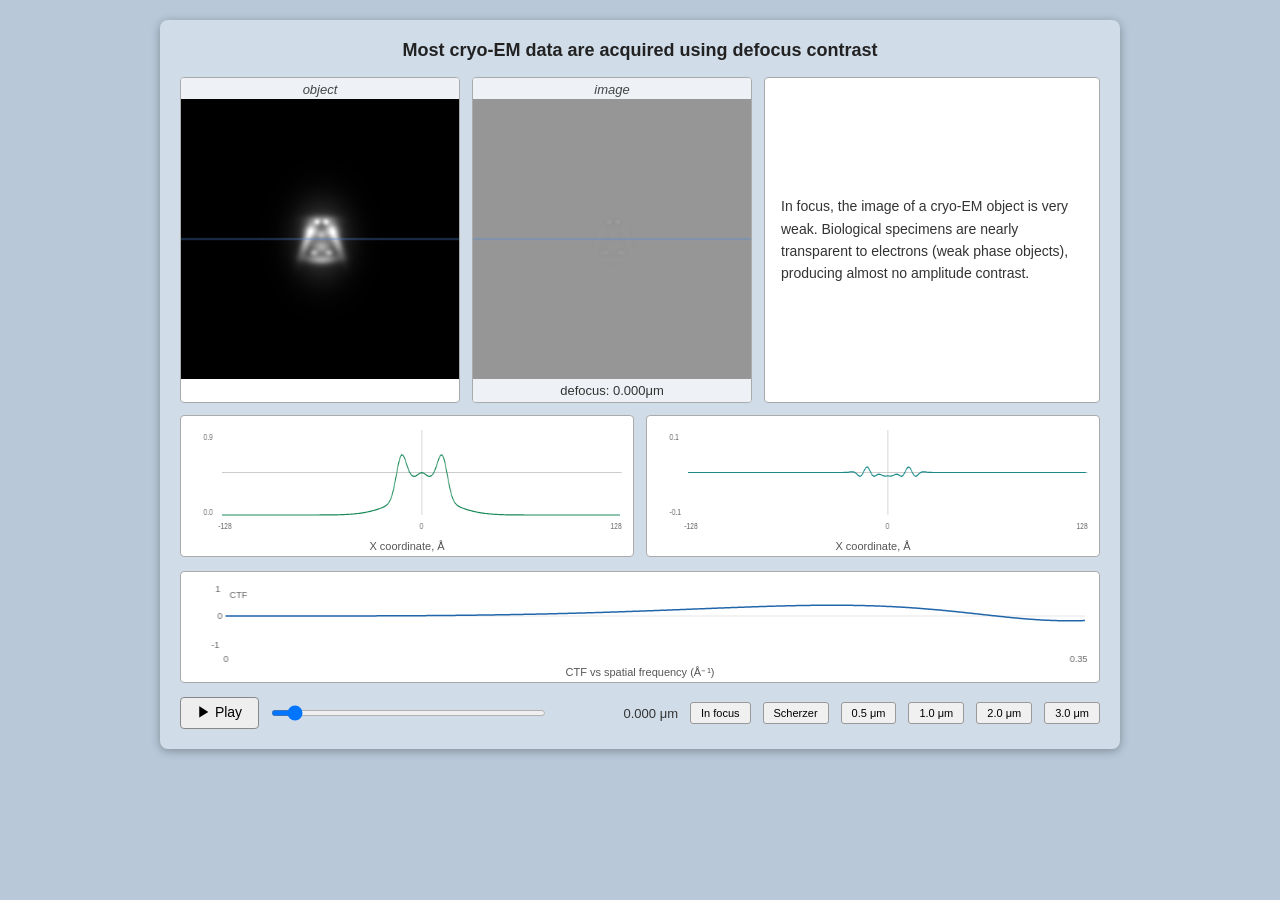
==== index.html @ 17c899f7 "Cryo-EM defocus contrast simulation Interactive HTML demo showing how cryo-EM images change with def" ====
<!DOCTYPE html>
<html lang="ko">
<head>
<meta charset="UTF-8">
<title>Cryo-EM Defocus Contrast Simulation</title>
<style>
* { margin: 0; padding: 0; box-sizing: border-box; }
body { background: #b8c8d8; font-family: Arial, sans-serif; display: flex; justify-content: center; padding: 20px; }
#container { background: #d0dce8; border-radius: 8px; padding: 20px; max-width: 960px; width: 100%; box-shadow: 0 2px 10px rgba(0,0,0,0.3); }
h2 { text-align: center; font-size: 18px; margin-bottom: 16px; color: #222; }
#main-row { display: flex; gap: 12px; margin-bottom: 12px; }
.panel { background: #fff; border: 1px solid #aaa; border-radius: 4px; overflow: hidden; }
.panel-label { text-align: center; font-size: 13px; font-style: italic; color: #444; padding: 4px 0 2px; background: #eef2f6; }
#object-panel, #image-panel { width: 280px; flex-shrink: 0; }
#object-panel canvas, #image-panel canvas { display: block; width: 280px; height: 280px; image-rendering: auto; }
#defocus-label { text-align: center; font-size: 13px; padding: 4px 0; color: #333; background: #eef2f6; }
#info-panel { flex: 1; padding: 16px; font-size: 14px; line-height: 1.6; color: #333; display: flex; align-items: center; }
#info-panel ul { padding-left: 18px; }
#info-panel li { margin-bottom: 8px; }
#profile-row { display: flex; gap: 12px; margin-bottom: 14px; }
#profile-row .panel { flex: 1; padding: 4px; }
#profile-row canvas { display: block; width: 100%; height: 120px; }
.axis-label { text-align: center; font-size: 11px; color: #555; }
#ctf-row { margin-bottom: 14px; }
#ctf-row .panel { padding: 4px; }
#ctf-row canvas { display: block; width: 100%; height: 90px; }
#controls { display: flex; align-items: center; gap: 12px; flex-wrap: wrap; }
#defocus-slider { flex: 1; min-width: 200px; height: 6px; }
#play-btn { padding: 6px 16px; border: 1px solid #888; border-radius: 4px; background: #eee; cursor: pointer; font-size: 14px; }
#play-btn:hover { background: #ddd; }
.preset-btn { padding: 4px 10px; border: 1px solid #999; border-radius: 3px; background: #f0f0f0; cursor: pointer; font-size: 11px; }
.preset-btn:hover { background: #d8d8d8; }
#slider-label { font-size: 13px; color: #333; min-width: 120px; text-align: right; }
</style>
</head>
<body>
<div id="container">
  <h2>Most cryo-EM data are acquired using defocus contrast</h2>
  <div id="main-row">
    <div id="object-panel" class="panel">
      <div class="panel-label">object</div>
      <canvas id="objCanvas" width="256" height="256"></canvas>
    </div>
    <div id="image-panel" class="panel">
      <div class="panel-label">image</div>
      <canvas id="imgCanvas" width="256" height="256"></canvas>
      <div id="defocus-label">defocus: 0.000μm</div>
    </div>
    <div id="info-panel" class="panel">
      <div id="info-text">
        In focus, the image of a cryo-EM object is very weak.
      </div>
    </div>
  </div>
  <div id="profile-row">
    <div class="panel">
      <canvas id="objProfile" width="600" height="120"></canvas>
      <div class="axis-label">X coordinate, Å</div>
    </div>
    <div class="panel">
      <canvas id="imgProfile" width="600" height="120"></canvas>
      <div class="axis-label">X coordinate, Å</div>
    </div>
  </div>
  <div id="ctf-row">
    <div class="panel">
      <canvas id="ctfCanvas" width="900" height="90"></canvas>
      <div class="axis-label">CTF vs spatial frequency (Å⁻¹)</div>
    </div>
  </div>
  <div id="controls">
    <button id="play-btn" onclick="togglePlay()">▶ Play</button>
    <input type="range" id="defocus-slider" min="-200" max="3000" step="1" value="0" oninput="onSlider()">
    <span id="slider-label">0.000 μm</span>
    <button class="preset-btn" onclick="setDefocus(0)">In focus</button>
    <button class="preset-btn" onclick="setDefocus(88)">Scherzer</button>
    <button class="preset-btn" onclick="setDefocus(500)">0.5 μm</button>
    <button class="preset-btn" onclick="setDefocus(1000)">1.0 μm</button>
    <button class="preset-btn" onclick="setDefocus(2000)">2.0 μm</button>
    <button class="preset-btn" onclick="setDefocus(3000)">3.0 μm</button>
  </div>
</div>

<script>
// === Physics constants (300 kV electron microscope) ===
const N = 256;
const pixelSize = 1.0;          // Å per pixel
const lambda = 0.01969;          // Å (300 kV electrons)
const Cs = 2.7e7;               // Å (2.7 mm spherical aberration)
const Bfactor = 60;             // Å² (envelope damping)
const displayGain = 500;        // display contrast multiplier (auto-scaled)

// === FFT implementation (Cooley-Tukey radix-2) ===
function fft1d(re, im, invert) {
    const n = re.length;
    for (let i = 1, j = 0; i < n; i++) {
        let bit = n >> 1;
        for (; j & bit; bit >>= 1) j ^= bit;
        j ^= bit;
        if (i < j) {
            let t = re[i]; re[i] = re[j]; re[j] = t;
            t = im[i]; im[i] = im[j]; im[j] = t;
        }
    }
    for (let len = 2; len <= n; len <<= 1) {
        const ang = 2 * Math.PI / len * (invert ? -1 : 1);
        const wR = Math.cos(ang), wI = Math.sin(ang);
        for (let i = 0; i < n; i += len) {
            let cR = 1, cI = 0;
            for (let j = 0; j < len / 2; j++) {
                const a = i + j, b = a + len / 2;
                const tR = re[b] * cR - im[b] * cI;
                const tI = re[b] * cI + im[b] * cR;
                re[b] = re[a] - tR; im[b] = im[a] - tI;
                re[a] += tR; im[a] += tI;
                const nc = cR * wR - cI * wI;
                cI = cR * wI + cI * wR; cR = nc;
            }
        }
    }
    if (invert) {
        for (let i = 0; i < n; i++) { re[i] /= n; im[i] /= n; }
    }
}

function fft2d(re, im, invert) {
    const rowR = new Float64Array(N), rowI = new Float64Array(N);
    // rows
    for (let y = 0; y < N; y++) {
        const off = y * N;
        for (let x = 0; x < N; x++) { rowR[x] = re[off + x]; rowI[x] = im[off + x]; }
        fft1d(rowR, rowI, invert);
        for (let x = 0; x < N; x++) { re[off + x] = rowR[x]; im[off + x] = rowI[x]; }
    }
    const colR = new Float64Array(N), colI = new Float64Array(N);
    // columns
    for (let x = 0; x < N; x++) {
        for (let y = 0; y < N; y++) { colR[y] = re[y * N + x]; colI[y] = im[y * N + x]; }
        fft1d(colR, colI, invert);
        for (let y = 0; y < N; y++) { re[y * N + x] = colR[y]; im[y * N + x] = colI[y]; }
    }
}

// === Create protein-like object ===
function createObject() {
    const V = new Float64Array(N * N);
    const cx = N / 2, cy = N / 2;
    function addGauss(x0, y0, sx, sy, amp, angle) {
        const ca = Math.cos(angle), sa = Math.sin(angle);
        const r = Math.ceil(Math.max(sx, sy) * 4);
        for (let dy = -r; dy <= r; dy++) {
            for (let dx = -r; dx <= r; dx++) {
                const px = Math.round(x0) + dx, py = Math.round(y0) + dy;
                if (px < 0 || px >= N || py < 0 || py >= N) continue;
                const rx = dx * ca + dy * sa, ry = -dx * sa + dy * ca;
                V[py * N + px] += amp * Math.exp(-0.5 * (rx * rx / (sx * sx) + ry * ry / (sy * sy)));
            }
        }
    }
    // Main envelope
    addGauss(cx, cy, 18, 24, 0.22, 0);
    // Dense core regions (like subunits)
    addGauss(cx - 9, cy - 8, 5, 5, 0.45, 0);
    addGauss(cx + 9, cy - 8, 5, 5, 0.45, 0);
    addGauss(cx, cy + 6, 6, 5, 0.38, 0);
    // Helix-like elongated features
    addGauss(cx - 14, cy + 2, 3, 10, 0.40, 0.35);
    addGauss(cx + 14, cy + 2, 3, 10, 0.40, -0.35);
    addGauss(cx, cy - 18, 9, 3, 0.30, 0);
    // Beta-sheet like feature at bottom
    addGauss(cx - 6, cy + 18, 8, 3, 0.25, 0.1);
    addGauss(cx + 6, cy + 18, 8, 3, 0.25, -0.1);
    // Small high-frequency features
    addGauss(cx - 4, cy - 16, 2, 2, 0.30, 0);
    addGauss(cx + 4, cy - 16, 2, 2, 0.30, 0);
    addGauss(cx - 7, cy + 12, 2.5, 2, 0.28, 0);
    addGauss(cx + 7, cy + 12, 2.5, 2, 0.28, 0);
    addGauss(cx, cy - 4, 3, 3, 0.32, 0);
    // Cavity / channel
    addGauss(cx, cy - 1, 4, 4, -0.12, 0);
    return V;
}

// === Compute spatial frequency for FFT index ===
function freqAt(k) {
    return (k <= N / 2 ? k : k - N) / (N * pixelSize);
}

// === Compute CTF at given spatial frequency and defocus ===
function ctfValue(s2, defocusA) {
    // chi = pi * lambda * s^2 * (defocus - 0.5 * Cs * lambda^2 * s^2)
    const chi = Math.PI * (defocusA * lambda * s2 - 0.5 * Cs * lambda * lambda * lambda * s2 * s2);
    const env = Math.exp(-Bfactor * s2 / 4);
    return -Math.sin(chi) * env;
}

// === Pre-compute object FFT ===
const objV = createObject();
const objRe = new Float64Array(N * N);
const objIm = new Float64Array(N * N);
objRe.set(objV);
objIm.fill(0);
fft2d(objRe, objIm, false);
// Save a copy of the object FFT
const objFTRe = new Float64Array(objRe);
const objFTIm = new Float64Array(objIm);

// === Compute image at given defocus (nm -> Å) ===
const imgRe = new Float64Array(N * N);
const imgIm = new Float64Array(N * N);

function computeImage(defocusNm) {
    const defocusA = defocusNm * 10000; // nm*1000->μm, but input is nm... actually let's use μm*10000=Å
    // defocusNm is actually in nm; convert: defocus in Å = defocusNm * 10
    // Wait, the slider gives values in nm (0-3000 nm = 0-3 μm)
    // Actually let's redefine: the slider gives "nm" directly
    // 1 μm = 10000 Å, so if slider value represents nm: defocusA = defocusNm * 10
    // Hmm let me simplify. Slider value is in nm. 1 nm = 10 Å.
    const dA = defocusNm * 10; // convert nm to Å

    for (let ky = 0; ky < N; ky++) {
        const sy = freqAt(ky);
        for (let kx = 0; kx < N; kx++) {
            const sx = freqAt(kx);
            const s2 = sx * sx + sy * sy;
            const ctf = ctfValue(s2, dA);
            const idx = ky * N + kx;
            // Image FT = Object FT * CTF (for phase contrast imaging)
            imgRe[idx] = objFTRe[idx] * ctf;
            imgIm[idx] = objFTIm[idx] * ctf;
        }
    }
    fft2d(imgRe, imgIm, true); // inverse FFT
}

// === Drawing functions ===
const objCtx = document.getElementById('objCanvas').getContext('2d');
const imgCtx = document.getElementById('imgCanvas').getContext('2d');
const objPCtx = document.getElementById('objProfile').getContext('2d');
const imgPCtx = document.getElementById('imgProfile').getContext('2d');
const ctfCtx = document.getElementById('ctfCanvas').getContext('2d');

function drawObject() {
    const id = objCtx.createImageData(N, N);
    let maxV = 0;
    for (let i = 0; i < N * N; i++) maxV = Math.max(maxV, Math.abs(objV[i]));
    for (let i = 0; i < N * N; i++) {
        const v = Math.max(0, Math.min(255, (objV[i] / maxV) * 255));
        const p = i * 4;
        id.data[p] = v; id.data[p + 1] = v; id.data[p + 2] = v; id.data[p + 3] = 255;
    }
    objCtx.putImageData(id, 0, 0);
    // Blue line at middle
    objCtx.strokeStyle = 'rgba(80,140,220,0.6)';
    objCtx.lineWidth = 1;
    objCtx.beginPath(); objCtx.moveTo(0, N / 2); objCtx.lineTo(N, N / 2); objCtx.stroke();
}

function drawImage(defocusNm) {
    const id = imgCtx.createImageData(N, N);
    for (let i = 0; i < N * N; i++) {
        const contrast = imgRe[i] * displayGain;
        const v = Math.max(0, Math.min(255, 150 + contrast));
        const p = i * 4;
        id.data[p] = v; id.data[p + 1] = v; id.data[p + 2] = v; id.data[p + 3] = 255;
    }
    imgCtx.putImageData(id, 0, 0);
    // Blue line
    imgCtx.strokeStyle = 'rgba(80,140,220,0.6)';
    imgCtx.lineWidth = 1;
    imgCtx.beginPath(); imgCtx.moveTo(0, N / 2); imgCtx.lineTo(N, N / 2); imgCtx.stroke();
    // Defocus label
    const um = defocusNm / 1000;
    let label = `defocus: ${um.toFixed(3)}μm`;
    if (Math.abs(um) < 0.001) label += '';
    else if (Math.abs(um - 0.088) < 0.005) label += ' (Scherzer)';
    else if (um > 0.01) label += ' under';
    else if (um < -0.01) label += ' over';
    document.getElementById('defocus-label').textContent = label;
}

function drawProfile(ctx, data, yMid, color, yRange, isImage) {
    const canvas = ctx.canvas;
    const w = canvas.width, h = canvas.height;
    ctx.clearRect(0, 0, w, h);
    ctx.fillStyle = '#fff';
    ctx.fillRect(0, 0, w, h);
    // Axes
    const margin = { l: 50, r: 10, t: 10, b: 25 };
    const pw = w - margin.l - margin.r, ph = h - margin.t - margin.b;
    ctx.strokeStyle = '#999';
    ctx.lineWidth = 0.5;
    // Horizontal axis
    ctx.beginPath(); ctx.moveTo(margin.l, margin.t + ph / 2); ctx.lineTo(margin.l + pw, margin.t + ph / 2); ctx.stroke();
    // Vertical axis
    ctx.beginPath(); ctx.moveTo(margin.l + pw / 2, margin.t); ctx.lineTo(margin.l + pw / 2, margin.t + ph); ctx.stroke();
    // Labels
    ctx.fillStyle = '#666'; ctx.font = '9px Arial';
    ctx.fillText(`-${N / 2}`, margin.l - 5, margin.t + ph + 14);
    ctx.fillText('0', margin.l + pw / 2 - 3, margin.t + ph + 14);
    ctx.fillText(`${N / 2}`, margin.l + pw - 15, margin.t + ph + 14);
    // Y range labels
    ctx.fillText(yRange[1].toFixed(1), margin.l - 25, margin.t + 10);
    ctx.fillText(yRange[0].toFixed(1), margin.l - 25, margin.t + ph);
    // Data line
    ctx.strokeStyle = color;
    ctx.lineWidth = 1.2;
    ctx.beginPath();
    for (let i = 0; i < N; i++) {
        const val = data[yMid * N + i];
        const x = margin.l + (i / N) * pw;
        const normalized = (val - yRange[0]) / (yRange[1] - yRange[0]);
        const y = margin.t + ph - normalized * ph;
        if (i === 0) ctx.moveTo(x, y); else ctx.lineTo(x, y);
    }
    ctx.stroke();
}

function drawCTF(defocusNm) {
    const canvas = ctfCtx.canvas;
    const w = canvas.width, h = canvas.height;
    const dA = defocusNm * 10;
    ctfCtx.clearRect(0, 0, w, h);
    ctfCtx.fillStyle = '#fff';
    ctfCtx.fillRect(0, 0, w, h);
    const margin = { l: 40, r: 10, t: 8, b: 18 };
    const pw = w - margin.l - margin.r, ph = h - margin.t - margin.b;
    // Zero line
    ctfCtx.strokeStyle = '#ccc'; ctfCtx.lineWidth = 0.5;
    ctfCtx.beginPath(); ctfCtx.moveTo(margin.l, margin.t + ph / 2); ctfCtx.lineTo(margin.l + pw, margin.t + ph / 2); ctfCtx.stroke();
    // CTF curve
    const sMax = 0.35; // Å⁻¹
    ctfCtx.strokeStyle = '#2266aa'; ctfCtx.lineWidth = 1.5;
    ctfCtx.beginPath();
    for (let i = 0; i <= pw; i++) {
        const s = (i / pw) * sMax;
        const s2 = s * s;
        const ctf = ctfValue(s2, dA);
        const x = margin.l + i;
        const y = margin.t + ph / 2 - ctf * (ph / 2) * 0.9;
        if (i === 0) ctfCtx.moveTo(x, y); else ctfCtx.lineTo(x, y);
    }
    ctfCtx.stroke();
    // Labels
    ctfCtx.fillStyle = '#666'; ctfCtx.font = '9px Arial';
    ctfCtx.fillText('0', margin.l - 8, margin.t + ph / 2 + 3);
    ctfCtx.fillText('1', margin.l - 10, margin.t + 8);
    ctfCtx.fillText('-1', margin.l - 14, margin.t + ph);
    ctfCtx.fillText('0', margin.l - 2, margin.t + ph + 14);
    ctfCtx.fillText(sMax.toFixed(2), margin.l + pw - 15, margin.t + ph + 14);
    ctfCtx.fillText('CTF', margin.l + 4, margin.t + 14);
}

// === Info text ===
function updateInfo(defocusNm) {
    const um = defocusNm / 1000;
    const el = document.getElementById('info-text');
    if (Math.abs(um) < 0.01) {
        el.innerHTML = 'In focus, the image of a cryo-EM object is very weak. Biological specimens are nearly transparent to electrons (weak phase objects), producing almost no amplitude contrast.';
    } else if (Math.abs(um - 0.088) < 0.015) {
        el.innerHTML = 'The <b>Scherzer defocus</b> value, commonly used in materials science, preserves high-resolution information but still yields low contrast. It optimizes the CTF passband before the first zero crossing.';
    } else if (um > 0 && um < 0.3) {
        el.innerHTML = 'At small underfocus, contrast begins to build as the CTF departs from zero. However, the overall signal remains weak for cryo-EM biological specimens.';
    } else if (um >= 0.3 && um < 1.0) {
        el.innerHTML = '<ul><li>Moderate underfocus provides usable contrast for particle picking and alignment.</li><li>Low-resolution features become clearly visible.</li><li>Some high-resolution information begins to show delocalization.</li></ul>';
    } else if (um >= 1.0 && um < 2.0) {
        el.innerHTML = '<ul><li>At high defocus, high-resolution information in the image is strongly <b>delocalized</b>.</li><li>Image processing can re-localize the signals, but at most only about half of the theoretical contrast is preserved by defocusing.</li><li>"Underfocus" means decreasing the strength of the objective lens, effectively focusing above the specimen.</li></ul>';
    } else if (um >= 2.0) {
        el.innerHTML = '<ul><li>Extreme underfocus produces very strong Fresnel fringes and delocalization.</li><li>While contrast is high, positional accuracy of features is severely degraded.</li><li>The CTF oscillates rapidly, causing extensive mixing of spatial frequency information.</li></ul>';
    } else {
        el.innerHTML = 'Overfocus: the objective lens is too strong, focusing below the specimen. The CTF behavior is similar to underfocus but with inverted phase for some frequencies.';
    }
}

// === Main update ===
function update(defocusNm) {
    computeImage(defocusNm);
    drawImage(defocusNm);
    // Object profile
    let maxV = 0;
    for (let i = 0; i < N * N; i++) maxV = Math.max(maxV, objV[i]);
    drawProfile(objPCtx, objV, N / 2, '#1a8a5a', [0, maxV * 1.1], false);
    // Image profile: extract the contrast signal
    const imgLine = new Float64Array(N * N);
    for (let i = 0; i < N * N; i++) imgLine[i] = imgRe[i] * displayGain / 150;
    let imgMax = 0;
    const row = N / 2;
    for (let x = 0; x < N; x++) imgMax = Math.max(imgMax, Math.abs(imgLine[row * N + x]));
    imgMax = Math.max(imgMax, 0.05);
    drawProfile(imgPCtx, imgLine, N / 2, '#1a8a8a', [-imgMax * 1.2, imgMax * 1.2], true);
    drawCTF(defocusNm);
    updateInfo(defocusNm);
}

// === Controls ===
let playing = false;
let animId = null;
let currentDefocusNm = 0;

function onSlider() {
    currentDefocusNm = parseFloat(document.getElementById('defocus-slider').value);
    document.getElementById('slider-label').textContent = (currentDefocusNm / 1000).toFixed(3) + ' μm';
    update(currentDefocusNm);
}

function setDefocus(nm) {
    currentDefocusNm = nm;
    document.getElementById('defocus-slider').value = nm;
    document.getElementById('slider-label').textContent = (nm / 1000).toFixed(3) + ' μm';
    update(nm);
}

function togglePlay() {
    playing = !playing;
    document.getElementById('play-btn').textContent = playing ? '⏸ Pause' : '▶ Play';
    if (playing) animate();
    else if (animId) { cancelAnimationFrame(animId); animId = null; }
}

function animate() {
    if (!playing) return;
    currentDefocusNm += 3;
    if (currentDefocusNm > 3000) currentDefocusNm = -200;
    document.getElementById('defocus-slider').value = currentDefocusNm;
    document.getElementById('slider-label').textContent = (currentDefocusNm / 1000).toFixed(3) + ' μm';
    update(currentDefocusNm);
    animId = requestAnimationFrame(animate);
}

// === Initialize ===
drawObject();
update(0);
</script>
</body>
</html>
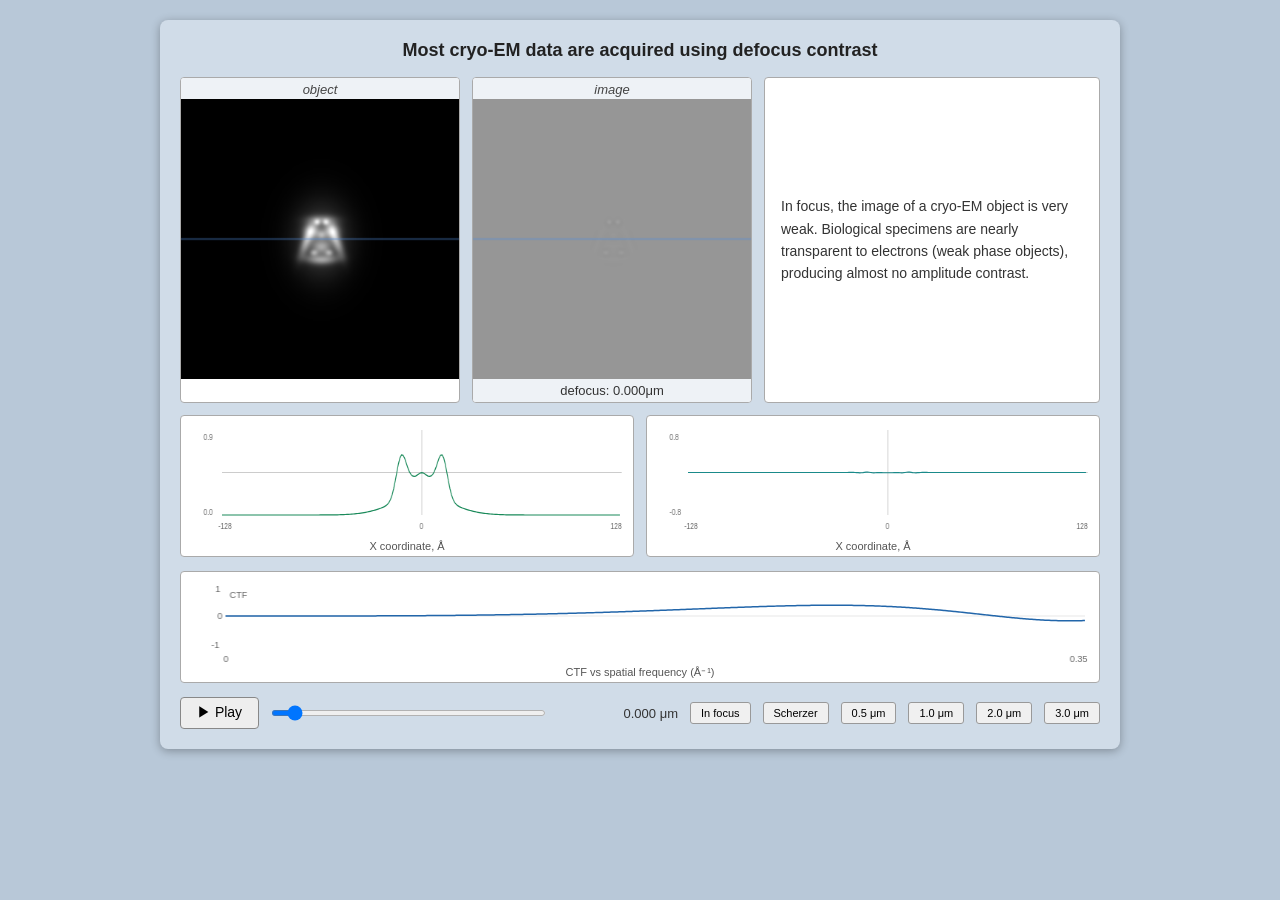
==== commit 5aa2b669: "Add modern dark theme version (v2) and fix Y-axis scaling - v2.html: Modern glassmorphism dark theme" ====
--- a/index.html
+++ b/index.html
@@ -380,14 +380,10 @@
     let maxV = 0;
     for (let i = 0; i < N * N; i++) maxV = Math.max(maxV, objV[i]);
     drawProfile(objPCtx, objV, N / 2, '#1a8a5a', [0, maxV * 1.1], false);
-    // Image profile: extract the contrast signal
+    // Image profile: fixed Y-axis for cross-defocus comparison
     const imgLine = new Float64Array(N * N);
     for (let i = 0; i < N * N; i++) imgLine[i] = imgRe[i] * displayGain / 150;
-    let imgMax = 0;
-    const row = N / 2;
-    for (let x = 0; x < N; x++) imgMax = Math.max(imgMax, Math.abs(imgLine[row * N + x]));
-    imgMax = Math.max(imgMax, 0.05);
-    drawProfile(imgPCtx, imgLine, N / 2, '#1a8a8a', [-imgMax * 1.2, imgMax * 1.2], true);
+    drawProfile(imgPCtx, imgLine, N / 2, '#1a8a8a', [-0.8, 0.8], true);
     drawCTF(defocusNm);
     updateInfo(defocusNm);
 }
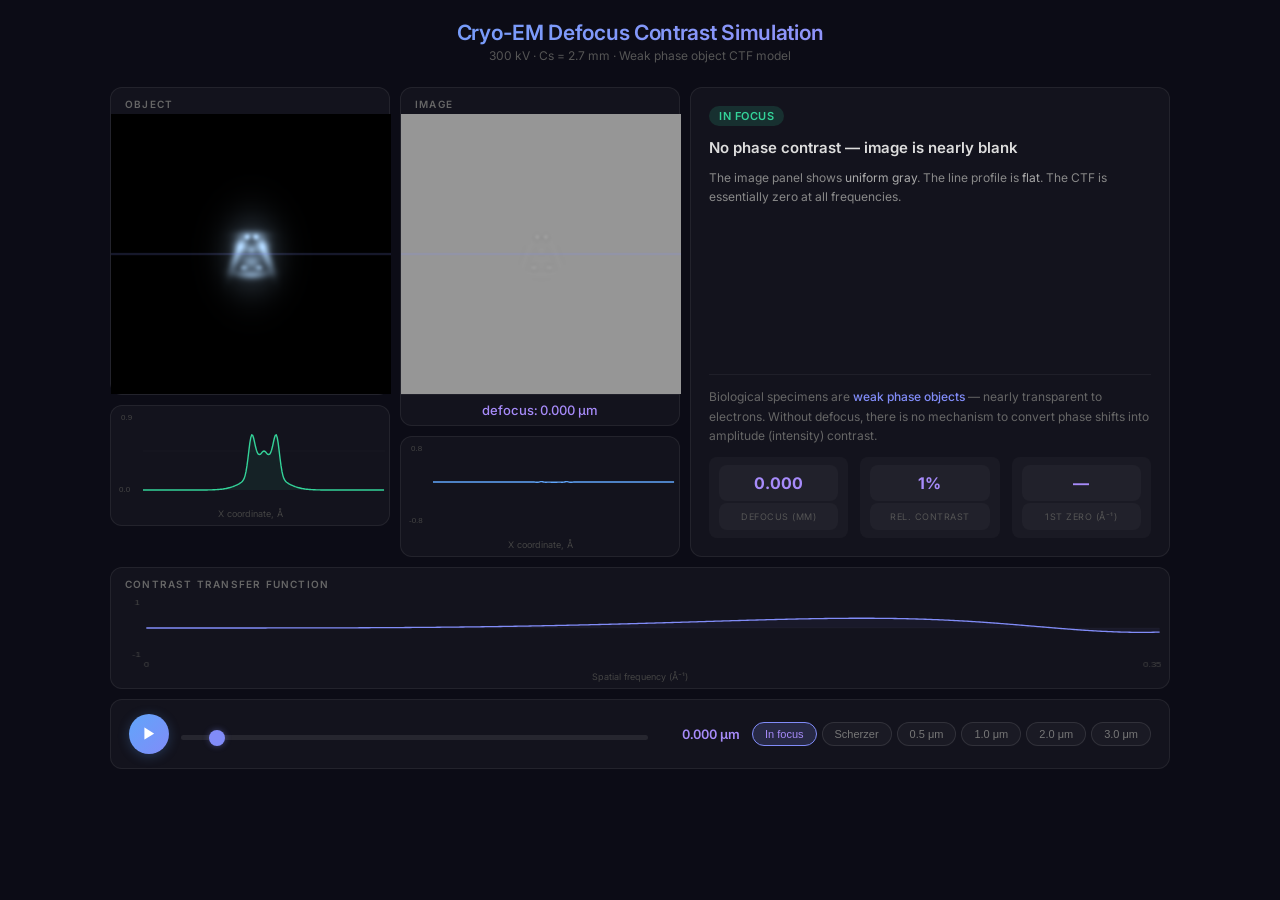
==== commit 5299684d: "Replace v1 with v2 as main page - Remove old lecture-style v1 - v2 (modern dark theme) is now index." ====
--- a/index.html
+++ b/index.html
@@ -2,430 +2,338 @@
 <html lang="ko">
 <head>
 <meta charset="UTF-8">
-<title>Cryo-EM Defocus Contrast Simulation</title>
+<meta name="viewport" content="width=device-width, initial-scale=1.0">
+<title>Cryo-EM Defocus Contrast</title>
 <style>
+@import url('https://fonts.googleapis.com/css2?family=Inter:wght@300;400;500;600;700&display=swap');
 * { margin: 0; padding: 0; box-sizing: border-box; }
-body { background: #b8c8d8; font-family: Arial, sans-serif; display: flex; justify-content: center; padding: 20px; }
-#container { background: #d0dce8; border-radius: 8px; padding: 20px; max-width: 960px; width: 100%; box-shadow: 0 2px 10px rgba(0,0,0,0.3); }
-h2 { text-align: center; font-size: 18px; margin-bottom: 16px; color: #222; }
-#main-row { display: flex; gap: 12px; margin-bottom: 12px; }
-.panel { background: #fff; border: 1px solid #aaa; border-radius: 4px; overflow: hidden; }
-.panel-label { text-align: center; font-size: 13px; font-style: italic; color: #444; padding: 4px 0 2px; background: #eef2f6; }
-#object-panel, #image-panel { width: 280px; flex-shrink: 0; }
-#object-panel canvas, #image-panel canvas { display: block; width: 280px; height: 280px; image-rendering: auto; }
-#defocus-label { text-align: center; font-size: 13px; padding: 4px 0; color: #333; background: #eef2f6; }
-#info-panel { flex: 1; padding: 16px; font-size: 14px; line-height: 1.6; color: #333; display: flex; align-items: center; }
-#info-panel ul { padding-left: 18px; }
-#info-panel li { margin-bottom: 8px; }
-#profile-row { display: flex; gap: 12px; margin-bottom: 14px; }
-#profile-row .panel { flex: 1; padding: 4px; }
-#profile-row canvas { display: block; width: 100%; height: 120px; }
-.axis-label { text-align: center; font-size: 11px; color: #555; }
-#ctf-row { margin-bottom: 14px; }
-#ctf-row .panel { padding: 4px; }
-#ctf-row canvas { display: block; width: 100%; height: 90px; }
-#controls { display: flex; align-items: center; gap: 12px; flex-wrap: wrap; }
-#defocus-slider { flex: 1; min-width: 200px; height: 6px; }
-#play-btn { padding: 6px 16px; border: 1px solid #888; border-radius: 4px; background: #eee; cursor: pointer; font-size: 14px; }
-#play-btn:hover { background: #ddd; }
-.preset-btn { padding: 4px 10px; border: 1px solid #999; border-radius: 3px; background: #f0f0f0; cursor: pointer; font-size: 11px; }
-.preset-btn:hover { background: #d8d8d8; }
-#slider-label { font-size: 13px; color: #333; min-width: 120px; text-align: right; }
+body {
+    background: #0c0c16;
+    font-family: 'Inter', -apple-system, sans-serif;
+    color: #e0e0e8; min-height: 100vh;
+    display: flex; justify-content: center; padding: 20px;
+}
+#app { max-width: 1060px; width: 100%; }
+
+.header { text-align: center; margin-bottom: 24px; }
+.header h1 {
+    font-size: 21px; font-weight: 600; letter-spacing: -0.3px;
+    background: linear-gradient(135deg, #60a5fa, #a78bfa);
+    -webkit-background-clip: text; -webkit-text-fill-color: transparent;
+}
+.header p { font-size: 12px; color: #555; margin-top: 3px; }
+
+.card {
+    background: rgba(255,255,255,0.03);
+    border: 1px solid rgba(255,255,255,0.07);
+    border-radius: 12px;
+}
+.card-label {
+    font-size: 10px; font-weight: 600; text-transform: uppercase;
+    letter-spacing: 1.2px; color: #666; padding: 10px 14px 4px;
+}
+
+/* === Main layout: 3 columns, images + profiles aligned === */
+.main-grid {
+    display: grid;
+    grid-template-columns: 280px 280px 1fr;
+    grid-template-rows: auto auto;
+    gap: 10px; margin-bottom: 10px;
+}
+.col-obj { grid-column: 1; grid-row: 1 / 3; display: flex; flex-direction: column; gap: 10px; }
+.col-img { grid-column: 2; grid-row: 1 / 3; display: flex; flex-direction: column; gap: 10px; }
+.col-info { grid-column: 3; grid-row: 1 / 3; }
+
+.canvas-wrap canvas { display: block; width: 280px; height: 280px; }
+.profile-wrap canvas { display: block; width: 280px; height: 100px; }
+.profile-wrap .axis { text-align: center; font-size: 9px; color: #444; padding: 2px 0 6px; }
+#defocus-badge {
+    text-align: center; padding: 7px;
+    font-size: 13px; font-weight: 500; color: #a78bfa;
+    border-top: 1px solid rgba(255,255,255,0.05);
+    font-variant-numeric: tabular-nums;
+}
+
+/* === Info panel structured === */
+.info-card { padding: 18px; display: flex; flex-direction: column; height: 100%; }
+.info-stage {
+    display: inline-block; padding: 3px 10px; border-radius: 12px;
+    font-size: 11px; font-weight: 600; letter-spacing: 0.5px;
+    margin-bottom: 12px; width: fit-content;
+}
+.stage-focus { background: rgba(52,211,153,0.15); color: #34d399; }
+.stage-scherzer { background: rgba(251,191,36,0.15); color: #fbbf24; }
+.stage-low { background: rgba(96,165,250,0.15); color: #60a5fa; }
+.stage-mid { background: rgba(167,139,250,0.15); color: #a78bfa; }
+.stage-high { background: rgba(248,113,113,0.15); color: #f87171; }
+.stage-extreme { background: rgba(244,63,94,0.15); color: #f43f5e; }
+.stage-over { background: rgba(148,163,184,0.15); color: #94a3b8; }
+
+.info-title { font-size: 15px; font-weight: 600; color: #ddd; margin-bottom: 10px; line-height: 1.3; }
+.info-observe { font-size: 12px; color: #888; margin-bottom: 12px; line-height: 1.6; }
+.info-observe span { color: #aaa; }
+.info-physics {
+    font-size: 12px; color: #666; line-height: 1.6;
+    border-top: 1px solid rgba(255,255,255,0.05); padding-top: 12px; margin-top: auto;
+}
+.info-physics b { color: #818cf8; font-weight: 500; }
+.info-stat {
+    display: flex; gap: 12px; margin-top: 12px;
+}
+.info-stat div {
+    flex: 1; background: rgba(255,255,255,0.03);
+    border-radius: 8px; padding: 8px 10px; text-align: center;
+}
+.info-stat .val { font-size: 16px; font-weight: 700; color: #a78bfa; }
+.info-stat .lbl { font-size: 9px; color: #555; margin-top: 2px; text-transform: uppercase; letter-spacing: 0.5px; }
+
+/* === CTF === */
+.ctf-row { margin-bottom: 10px; }
+.ctf-row canvas { display: block; width: 100%; height: 75px; }
+.ctf-row .axis { text-align: center; font-size: 9px; color: #444; padding: 2px 0 6px; }
+
+/* === Controls === */
+.controls { display: flex; align-items: center; gap: 12px; flex-wrap: wrap; padding: 14px 18px; }
+.play-btn {
+    width: 40px; height: 40px; border-radius: 50%; border: none;
+    background: linear-gradient(135deg, #60a5fa, #818cf8);
+    color: #fff; font-size: 15px; cursor: pointer;
+    display: flex; align-items: center; justify-content: center;
+    transition: transform 0.15s; box-shadow: 0 2px 12px rgba(96,165,250,0.25);
+}
+.play-btn:hover { transform: scale(1.08); }
+.slider-wrap { flex: 1; min-width: 160px; }
+input[type=range] {
+    -webkit-appearance: none; width: 100%; height: 5px;
+    background: rgba(255,255,255,0.08); border-radius: 3px; outline: none;
+}
+input[type=range]::-webkit-slider-thumb {
+    -webkit-appearance: none; width: 16px; height: 16px;
+    border-radius: 50%; background: #818cf8; cursor: pointer;
+    box-shadow: 0 0 6px rgba(129,140,248,0.4);
+}
+.slider-val {
+    font-size: 13px; font-weight: 600; color: #a78bfa;
+    min-width: 80px; text-align: right; font-variant-numeric: tabular-nums;
+}
+.presets { display: flex; gap: 5px; flex-wrap: wrap; }
+.pill {
+    padding: 5px 12px; border-radius: 16px;
+    border: 1px solid rgba(255,255,255,0.1);
+    background: rgba(255,255,255,0.03);
+    color: #777; font-size: 11px; font-weight: 500; cursor: pointer;
+    transition: all 0.2s;
+}
+.pill:hover { background: rgba(129,140,248,0.12); color: #c4b5fd; border-color: rgba(129,140,248,0.25); }
+.pill.active { background: rgba(129,140,248,0.18); color: #a78bfa; border-color: #818cf8; }
 </style>
 </head>
 <body>
-<div id="container">
-  <h2>Most cryo-EM data are acquired using defocus contrast</h2>
-  <div id="main-row">
-    <div id="object-panel" class="panel">
-      <div class="panel-label">object</div>
-      <canvas id="objCanvas" width="256" height="256"></canvas>
+<div id="app">
+    <div class="header">
+        <h1>Cryo-EM Defocus Contrast Simulation</h1>
+        <p>300 kV · Cs = 2.7 mm · Weak phase object CTF model</p>
     </div>
-    <div id="image-panel" class="panel">
-      <div class="panel-label">image</div>
-      <canvas id="imgCanvas" width="256" height="256"></canvas>
-      <div id="defocus-label">defocus: 0.000μm</div>
+
+    <div class="main-grid">
+        <div class="col-obj">
+            <div class="card canvas-wrap">
+                <div class="card-label">Object</div>
+                <canvas id="objCanvas" width="256" height="256"></canvas>
+            </div>
+            <div class="card profile-wrap">
+                <canvas id="objProfile" width="280" height="100"></canvas>
+                <div class="axis">X coordinate, Å</div>
+            </div>
+        </div>
+        <div class="col-img">
+            <div class="card canvas-wrap">
+                <div class="card-label">Image</div>
+                <canvas id="imgCanvas" width="256" height="256"></canvas>
+                <div id="defocus-badge">defocus: 0.000 μm</div>
+            </div>
+            <div class="card profile-wrap">
+                <canvas id="imgProfile" width="280" height="100"></canvas>
+                <div class="axis">X coordinate, Å</div>
+            </div>
+        </div>
+        <div class="col-info">
+            <div class="card info-card" id="info-card"></div>
+        </div>
     </div>
-    <div id="info-panel" class="panel">
-      <div id="info-text">
-        In focus, the image of a cryo-EM object is very weak.
-      </div>
+
+    <div class="ctf-row">
+        <div class="card">
+            <div class="card-label">Contrast Transfer Function</div>
+            <canvas id="ctfCanvas" width="900" height="75"></canvas>
+            <div class="axis">Spatial frequency (Å⁻¹)</div>
+        </div>
     </div>
-  </div>
-  <div id="profile-row">
-    <div class="panel">
-      <canvas id="objProfile" width="600" height="120"></canvas>
-      <div class="axis-label">X coordinate, Å</div>
+
+    <div class="card controls">
+        <button class="play-btn" id="play-btn" onclick="togglePlay()">▶</button>
+        <div class="slider-wrap">
+            <input type="range" id="defocus-slider" min="-200" max="3000" step="1" value="0" oninput="onSlider()">
+        </div>
+        <span class="slider-val" id="slider-label">0.000 μm</span>
+        <div class="presets">
+            <button class="pill active" onclick="setDefocus(0)">In focus</button>
+            <button class="pill" onclick="setDefocus(88)">Scherzer</button>
+            <button class="pill" onclick="setDefocus(500)">0.5 μm</button>
+            <button class="pill" onclick="setDefocus(1000)">1.0 μm</button>
+            <button class="pill" onclick="setDefocus(2000)">2.0 μm</button>
+            <button class="pill" onclick="setDefocus(3000)">3.0 μm</button>
+        </div>
     </div>
-    <div class="panel">
-      <canvas id="imgProfile" width="600" height="120"></canvas>
-      <div class="axis-label">X coordinate, Å</div>
-    </div>
-  </div>
-  <div id="ctf-row">
-    <div class="panel">
-      <canvas id="ctfCanvas" width="900" height="90"></canvas>
-      <div class="axis-label">CTF vs spatial frequency (Å⁻¹)</div>
-    </div>
-  </div>
-  <div id="controls">
-    <button id="play-btn" onclick="togglePlay()">▶ Play</button>
-    <input type="range" id="defocus-slider" min="-200" max="3000" step="1" value="0" oninput="onSlider()">
-    <span id="slider-label">0.000 μm</span>
-    <button class="preset-btn" onclick="setDefocus(0)">In focus</button>
-    <button class="preset-btn" onclick="setDefocus(88)">Scherzer</button>
-    <button class="preset-btn" onclick="setDefocus(500)">0.5 μm</button>
-    <button class="preset-btn" onclick="setDefocus(1000)">1.0 μm</button>
-    <button class="preset-btn" onclick="setDefocus(2000)">2.0 μm</button>
-    <button class="preset-btn" onclick="setDefocus(3000)">3.0 μm</button>
-  </div>
 </div>
 
 <script>
-// === Physics constants (300 kV electron microscope) ===
-const N = 256;
-const pixelSize = 1.0;          // Å per pixel
-const lambda = 0.01969;          // Å (300 kV electrons)
-const Cs = 2.7e7;               // Å (2.7 mm spherical aberration)
-const Bfactor = 60;             // Å² (envelope damping)
-const displayGain = 500;        // display contrast multiplier (auto-scaled)
-
-// === FFT implementation (Cooley-Tukey radix-2) ===
-function fft1d(re, im, invert) {
-    const n = re.length;
-    for (let i = 1, j = 0; i < n; i++) {
-        let bit = n >> 1;
-        for (; j & bit; bit >>= 1) j ^= bit;
-        j ^= bit;
-        if (i < j) {
-            let t = re[i]; re[i] = re[j]; re[j] = t;
-            t = im[i]; im[i] = im[j]; im[j] = t;
-        }
+const N=256,pixelSize=1.0,lambda=0.01969,Cs=2.7e7,Bfactor=60,displayGain=500;
+
+function fft1d(re,im,inv){const n=re.length;for(let i=1,j=0;i<n;i++){let b=n>>1;for(;j&b;b>>=1)j^=b;j^=b;if(i<j){let t=re[i];re[i]=re[j];re[j]=t;t=im[i];im[i]=im[j];im[j]=t;}}for(let len=2;len<=n;len<<=1){const a=2*Math.PI/len*(inv?-1:1),wR=Math.cos(a),wI=Math.sin(a);for(let i=0;i<n;i+=len){let cR=1,cI=0;for(let j=0;j<len/2;j++){const x=i+j,y=x+len/2;const tR=re[y]*cR-im[y]*cI,tI=re[y]*cI+im[y]*cR;re[y]=re[x]-tR;im[y]=im[x]-tI;re[x]+=tR;im[x]+=tI;const nc=cR*wR-cI*wI;cI=cR*wI+cI*wR;cR=nc;}}}if(inv){for(let i=0;i<n;i++){re[i]/=n;im[i]/=n;}}}
+function fft2d(re,im,inv){const rR=new Float64Array(N),rI=new Float64Array(N);for(let y=0;y<N;y++){const o=y*N;for(let x=0;x<N;x++){rR[x]=re[o+x];rI[x]=im[o+x];}fft1d(rR,rI,inv);for(let x=0;x<N;x++){re[o+x]=rR[x];im[o+x]=rI[x];}}const cR=new Float64Array(N),cI=new Float64Array(N);for(let x=0;x<N;x++){for(let y=0;y<N;y++){cR[y]=re[y*N+x];cI[y]=im[y*N+x];}fft1d(cR,cI,inv);for(let y=0;y<N;y++){re[y*N+x]=cR[y];im[y*N+x]=cI[y];}}}
+
+function createObject(){const V=new Float64Array(N*N),cx=N/2,cy=N/2;function g(x0,y0,sx,sy,a,ang){const ca=Math.cos(ang),sa=Math.sin(ang),r=Math.ceil(Math.max(sx,sy)*4);for(let dy=-r;dy<=r;dy++)for(let dx=-r;dx<=r;dx++){const px=Math.round(x0)+dx,py=Math.round(y0)+dy;if(px<0||px>=N||py<0||py>=N)continue;const rx=dx*ca+dy*sa,ry=-dx*sa+dy*ca;V[py*N+px]+=a*Math.exp(-0.5*(rx*rx/(sx*sx)+ry*ry/(sy*sy)));}}g(cx,cy,18,24,0.22,0);g(cx-9,cy-8,5,5,0.45,0);g(cx+9,cy-8,5,5,0.45,0);g(cx,cy+6,6,5,0.38,0);g(cx-14,cy+2,3,10,0.40,0.35);g(cx+14,cy+2,3,10,0.40,-0.35);g(cx,cy-18,9,3,0.30,0);g(cx-6,cy+18,8,3,0.25,0.1);g(cx+6,cy+18,8,3,0.25,-0.1);g(cx-4,cy-16,2,2,0.30,0);g(cx+4,cy-16,2,2,0.30,0);g(cx-7,cy+12,2.5,2,0.28,0);g(cx+7,cy+12,2.5,2,0.28,0);g(cx,cy-4,3,3,0.32,0);g(cx,cy-1,4,4,-0.12,0);return V;}
+
+function freqAt(k){return(k<=N/2?k:k-N)/(N*pixelSize);}
+function ctfValue(s2,dA){const chi=Math.PI*(dA*lambda*s2-0.5*Cs*lambda*lambda*lambda*s2*s2);return -Math.sin(chi)*Math.exp(-Bfactor*s2/4);}
+
+const objV=createObject();
+const objRe=new Float64Array(N*N),objIm=new Float64Array(N*N);
+objRe.set(objV);objIm.fill(0);fft2d(objRe,objIm,false);
+const objFTRe=new Float64Array(objRe),objFTIm=new Float64Array(objIm);
+const imgRe=new Float64Array(N*N),imgIm=new Float64Array(N*N);
+
+function computeImage(nm){const dA=nm*10;for(let ky=0;ky<N;ky++){const sy=freqAt(ky);for(let kx=0;kx<N;kx++){const sx=freqAt(kx),s2=sx*sx+sy*sy,c=ctfValue(s2,dA),i=ky*N+kx;imgRe[i]=objFTRe[i]*c;imgIm[i]=objFTIm[i]*c;}}fft2d(imgRe,imgIm,true);}
+
+const objCtx=document.getElementById('objCanvas').getContext('2d');
+const imgCtx=document.getElementById('imgCanvas').getContext('2d');
+const oPCtx=document.getElementById('objProfile').getContext('2d');
+const iPCtx=document.getElementById('imgProfile').getContext('2d');
+const ctfCtx=document.getElementById('ctfCanvas').getContext('2d');
+
+function drawObject(){const id=objCtx.createImageData(N,N);let mx=0;for(let i=0;i<N*N;i++)mx=Math.max(mx,Math.abs(objV[i]));for(let i=0;i<N*N;i++){const v=Math.max(0,Math.min(255,(objV[i]/mx)*255)),p=i*4;id.data[p]=v*0.7;id.data[p+1]=v*0.85;id.data[p+2]=v;id.data[p+3]=255;}objCtx.putImageData(id,0,0);objCtx.strokeStyle='rgba(129,140,248,0.35)';objCtx.lineWidth=1;objCtx.beginPath();objCtx.moveTo(0,N/2);objCtx.lineTo(N,N/2);objCtx.stroke();}
+
+function drawImage(nm){const id=imgCtx.createImageData(N,N);for(let i=0;i<N*N;i++){const c=imgRe[i]*displayGain,v=Math.max(0,Math.min(255,150+c)),p=i*4;id.data[p]=v;id.data[p+1]=v;id.data[p+2]=v;id.data[p+3]=255;}imgCtx.putImageData(id,0,0);imgCtx.strokeStyle='rgba(129,140,248,0.35)';imgCtx.lineWidth=1;imgCtx.beginPath();imgCtx.moveTo(0,N/2);imgCtx.lineTo(N,N/2);imgCtx.stroke();const um=nm/1000;let l=`defocus: ${um.toFixed(3)} μm`;if(Math.abs(um)<0.001)l+='';else if(Math.abs(um-0.088)<0.005)l+=' (Scherzer)';else if(um>0.01)l+=' under';else if(um<-0.01)l+=' over';document.getElementById('defocus-badge').textContent=l;}
+
+function drawProfile(ctx,data,yMid,color,yRange){
+    const c=ctx.canvas,w=c.width,h=c.height;ctx.clearRect(0,0,w,h);
+    const m={l:32,r:6,t:6,b:16},pw=w-m.l-m.r,ph=h-m.t-m.b;
+    ctx.strokeStyle='rgba(255,255,255,0.05)';ctx.lineWidth=0.5;
+    ctx.beginPath();ctx.moveTo(m.l,m.t+ph/2);ctx.lineTo(m.l+pw,m.t+ph/2);ctx.stroke();
+    ctx.fillStyle='#444';ctx.font='8px Inter,sans-serif';
+    ctx.fillText(yRange[1].toFixed(1),m.l-22,m.t+8);
+    ctx.fillText(yRange[0].toFixed(1),m.l-24,m.t+ph+2);
+    // fill under curve
+    ctx.beginPath();
+    const baseline=yRange[0]<0?m.t+ph/2:m.t+ph;
+    for(let i=0;i<N;i++){const v=data[yMid*N+i],x=m.l+(i/N)*pw;const ny=(v-yRange[0])/(yRange[1]-yRange[0]);const y=m.t+ph-ny*ph;i===0?ctx.moveTo(x,y):ctx.lineTo(x,y);}
+    ctx.lineTo(m.l+pw,baseline);ctx.lineTo(m.l,baseline);ctx.closePath();
+    ctx.fillStyle=color.replace(')',',0.08)').replace('rgb','rgba');ctx.fill();
+    ctx.strokeStyle=color;ctx.lineWidth=1.4;ctx.beginPath();
+    for(let i=0;i<N;i++){const v=data[yMid*N+i],x=m.l+(i/N)*pw;const ny=(v-yRange[0])/(yRange[1]-yRange[0]);const y=m.t+ph-ny*ph;i===0?ctx.moveTo(x,y):ctx.lineTo(x,y);}
+    ctx.stroke();
+}
+
+function drawCTF(nm){
+    const c=ctfCtx.canvas,w=c.width,h=c.height,dA=nm*10;ctfCtx.clearRect(0,0,w,h);
+    const m={l:30,r:8,t:5,b:12},pw=w-m.l-m.r,ph=h-m.t-m.b,sMax=0.35;
+    ctfCtx.strokeStyle='rgba(255,255,255,0.05)';ctfCtx.lineWidth=0.5;
+    ctfCtx.beginPath();ctfCtx.moveTo(m.l,m.t+ph/2);ctfCtx.lineTo(m.l+pw,m.t+ph/2);ctfCtx.stroke();
+    ctfCtx.beginPath();ctfCtx.moveTo(m.l,m.t+ph/2);
+    for(let i=0;i<=pw;i++){const s=(i/pw)*sMax,s2=s*s,v=ctfValue(s2,dA);ctfCtx.lineTo(m.l+i,m.t+ph/2-v*(ph/2)*0.9);}
+    ctfCtx.lineTo(m.l+pw,m.t+ph/2);ctfCtx.closePath();ctfCtx.fillStyle='rgba(129,140,248,0.06)';ctfCtx.fill();
+    ctfCtx.strokeStyle='#818cf8';ctfCtx.lineWidth=1.3;ctfCtx.beginPath();
+    for(let i=0;i<=pw;i++){const s=(i/pw)*sMax,s2=s*s,v=ctfValue(s2,dA);const x=m.l+i,y=m.t+ph/2-v*(ph/2)*0.9;i===0?ctfCtx.moveTo(x,y):ctfCtx.lineTo(x,y);}
+    ctfCtx.stroke();
+    ctfCtx.fillStyle='#444';ctfCtx.font='8px Inter,sans-serif';
+    ctfCtx.fillText('1',m.l-10,m.t+6);ctfCtx.fillText('-1',m.l-12,m.t+ph);
+    ctfCtx.fillText('0',m.l-2,m.t+ph+10);ctfCtx.fillText(sMax.toFixed(2),m.l+pw-14,m.t+ph+10);
+}
+
+// === Structured info panel ===
+function updateInfo(nm) {
+    const um = nm / 1000, el = document.getElementById('info-card');
+    // Compute first zero crossing for stats
+    const dA = nm * 10;
+    const firstZero = dA > 0 ? (1 / Math.sqrt(lambda * dA)).toFixed(3) : '—';
+    const resolution = dA > 0 ? (1 / (1 / Math.sqrt(lambda * dA))).toFixed(1) : '—';
+    // Compute image RMS for contrast metric
+    let rms = 0;
+    for (let i = 0; i < N*N; i++) rms += imgRe[i]*imgRe[i];
+    rms = Math.sqrt(rms / (N*N));
+    const contrastPct = Math.min(100, (rms / 0.025 * 100)).toFixed(0);
+
+    let stage, stageClass, title, observe, physics;
+
+    if (Math.abs(um) < 0.01) {
+        stage = 'IN FOCUS'; stageClass = 'stage-focus';
+        title = 'No phase contrast — image is nearly blank';
+        observe = 'The image panel shows <span>uniform gray</span>. The line profile is <span>flat</span>. The CTF is essentially zero at all frequencies.';
+        physics = 'Biological specimens are <b>weak phase objects</b> — nearly transparent to electrons. Without defocus, there is no mechanism to convert phase shifts into amplitude (intensity) contrast.';
+    } else if (Math.abs(um - 0.088) < 0.015) {
+        stage = 'SCHERZER'; stageClass = 'stage-scherzer';
+        title = 'Optimal resolution, minimal contrast';
+        observe = 'A <span>faint image</span> of the object appears. The profile shows a <span>weak signal</span> matching the object shape. The CTF has a <span>single broad passband</span> before the first zero.';
+        physics = 'The Scherzer defocus <b>Δf = 1.2√(Cs·λ) ≈ 875 Å</b> maximizes the CTF passband. Commonly used in materials science for atomic resolution, but the contrast is too weak for cryo-EM particle picking.';
+    } else if (um > 0 && um < 0.3) {
+        stage = 'LOW DEFOCUS'; stageClass = 'stage-low';
+        title = 'Contrast building, still weak';
+        observe = 'Structure begins to appear as the CTF departs from zero. The <span>line profile</span> shows a growing signal, but it remains subtle.';
+        physics = 'As defocus increases, the first passband of the CTF widens, transferring more <b>low-frequency information</b> to the image. High-resolution features remain well-localized.';
+    } else if (um >= 0.3 && um < 1.0) {
+        stage = 'MODERATE'; stageClass = 'stage-mid';
+        title = 'Usable contrast with mild delocalization';
+        observe = 'The object structure is <span>clearly visible</span>. The profile shows <span>oscillating contrast</span>. Note the CTF oscillations — each zero crossing is a <span>"Thon ring"</span>.';
+        physics = 'This is the <b>typical cryo-EM range</b> for single particle analysis. Contrast is sufficient for particle picking, while CTF correction can restore high-resolution information lost at the zero crossings.';
+    } else if (um >= 1.0 && um < 2.0) {
+        stage = 'HIGH DEFOCUS'; stageClass = 'stage-high';
+        title = 'Strong contrast but delocalized';
+        observe = '<span>Fresnel fringes</span> (rings) appear around the object. The profile shows <span>wide oscillations</span> extending far from the protein. The CTF oscillates rapidly.';
+        physics = 'High-resolution information is <b>strongly delocalized</b> — spread over many pixels. Image processing can partially re-localize signals, but only ~50% of theoretical contrast is recoverable. "Underfocus" = weaker lens, focal plane above specimen.';
+    } else if (um >= 2.0) {
+        stage = 'EXTREME'; stageClass = 'stage-extreme';
+        title = 'Maximum Fresnel fringes, severe delocalization';
+        observe = '<span>Prominent concentric rings</span> dominate the image. The profile shows <span>large oscillations</span> extending far from the object center. The CTF is densely oscillating.';
+        physics = 'At extreme defocus, the <b>point spread function</b> becomes very broad. While contrast is maximized, positional accuracy is severely degraded. Used sometimes for initial screening but not for high-resolution reconstruction.';
+    } else {
+        stage = 'OVERFOCUS'; stageClass = 'stage-over';
+        title = 'Lens too strong — reversed phase';
+        observe = 'Similar features but with <span>inverted contrast</span> for some frequencies compared to underfocus.';
+        physics = 'Overfocus means the <b>lens is too strong</b>, focusing below the specimen. The CTF mirrors the underfocus case but with opposite sign in certain frequency ranges.';
     }
-    for (let len = 2; len <= n; len <<= 1) {
-        const ang = 2 * Math.PI / len * (invert ? -1 : 1);
-        const wR = Math.cos(ang), wI = Math.sin(ang);
-        for (let i = 0; i < n; i += len) {
-            let cR = 1, cI = 0;
-            for (let j = 0; j < len / 2; j++) {
-                const a = i + j, b = a + len / 2;
-                const tR = re[b] * cR - im[b] * cI;
-                const tI = re[b] * cI + im[b] * cR;
-                re[b] = re[a] - tR; im[b] = im[a] - tI;
-                re[a] += tR; im[a] += tI;
-                const nc = cR * wR - cI * wI;
-                cI = cR * wI + cI * wR; cR = nc;
-            }
-        }
-    }
-    if (invert) {
-        for (let i = 0; i < n; i++) { re[i] /= n; im[i] /= n; }
-    }
-}
-
-function fft2d(re, im, invert) {
-    const rowR = new Float64Array(N), rowI = new Float64Array(N);
-    // rows
-    for (let y = 0; y < N; y++) {
-        const off = y * N;
-        for (let x = 0; x < N; x++) { rowR[x] = re[off + x]; rowI[x] = im[off + x]; }
-        fft1d(rowR, rowI, invert);
-        for (let x = 0; x < N; x++) { re[off + x] = rowR[x]; im[off + x] = rowI[x]; }
-    }
-    const colR = new Float64Array(N), colI = new Float64Array(N);
-    // columns
-    for (let x = 0; x < N; x++) {
-        for (let y = 0; y < N; y++) { colR[y] = re[y * N + x]; colI[y] = im[y * N + x]; }
-        fft1d(colR, colI, invert);
-        for (let y = 0; y < N; y++) { re[y * N + x] = colR[y]; im[y * N + x] = colI[y]; }
-    }
-}
-
-// === Create protein-like object ===
-function createObject() {
-    const V = new Float64Array(N * N);
-    const cx = N / 2, cy = N / 2;
-    function addGauss(x0, y0, sx, sy, amp, angle) {
-        const ca = Math.cos(angle), sa = Math.sin(angle);
-        const r = Math.ceil(Math.max(sx, sy) * 4);
-        for (let dy = -r; dy <= r; dy++) {
-            for (let dx = -r; dx <= r; dx++) {
-                const px = Math.round(x0) + dx, py = Math.round(y0) + dy;
-                if (px < 0 || px >= N || py < 0 || py >= N) continue;
-                const rx = dx * ca + dy * sa, ry = -dx * sa + dy * ca;
-                V[py * N + px] += amp * Math.exp(-0.5 * (rx * rx / (sx * sx) + ry * ry / (sy * sy)));
-            }
-        }
-    }
-    // Main envelope
-    addGauss(cx, cy, 18, 24, 0.22, 0);
-    // Dense core regions (like subunits)
-    addGauss(cx - 9, cy - 8, 5, 5, 0.45, 0);
-    addGauss(cx + 9, cy - 8, 5, 5, 0.45, 0);
-    addGauss(cx, cy + 6, 6, 5, 0.38, 0);
-    // Helix-like elongated features
-    addGauss(cx - 14, cy + 2, 3, 10, 0.40, 0.35);
-    addGauss(cx + 14, cy + 2, 3, 10, 0.40, -0.35);
-    addGauss(cx, cy - 18, 9, 3, 0.30, 0);
-    // Beta-sheet like feature at bottom
-    addGauss(cx - 6, cy + 18, 8, 3, 0.25, 0.1);
-    addGauss(cx + 6, cy + 18, 8, 3, 0.25, -0.1);
-    // Small high-frequency features
-    addGauss(cx - 4, cy - 16, 2, 2, 0.30, 0);
-    addGauss(cx + 4, cy - 16, 2, 2, 0.30, 0);
-    addGauss(cx - 7, cy + 12, 2.5, 2, 0.28, 0);
-    addGauss(cx + 7, cy + 12, 2.5, 2, 0.28, 0);
-    addGauss(cx, cy - 4, 3, 3, 0.32, 0);
-    // Cavity / channel
-    addGauss(cx, cy - 1, 4, 4, -0.12, 0);
-    return V;
-}
-
-// === Compute spatial frequency for FFT index ===
-function freqAt(k) {
-    return (k <= N / 2 ? k : k - N) / (N * pixelSize);
-}
-
-// === Compute CTF at given spatial frequency and defocus ===
-function ctfValue(s2, defocusA) {
-    // chi = pi * lambda * s^2 * (defocus - 0.5 * Cs * lambda^2 * s^2)
-    const chi = Math.PI * (defocusA * lambda * s2 - 0.5 * Cs * lambda * lambda * lambda * s2 * s2);
-    const env = Math.exp(-Bfactor * s2 / 4);
-    return -Math.sin(chi) * env;
-}
-
-// === Pre-compute object FFT ===
-const objV = createObject();
-const objRe = new Float64Array(N * N);
-const objIm = new Float64Array(N * N);
-objRe.set(objV);
-objIm.fill(0);
-fft2d(objRe, objIm, false);
-// Save a copy of the object FFT
-const objFTRe = new Float64Array(objRe);
-const objFTIm = new Float64Array(objIm);
-
-// === Compute image at given defocus (nm -> Å) ===
-const imgRe = new Float64Array(N * N);
-const imgIm = new Float64Array(N * N);
-
-function computeImage(defocusNm) {
-    const defocusA = defocusNm * 10000; // nm*1000->μm, but input is nm... actually let's use μm*10000=Å
-    // defocusNm is actually in nm; convert: defocus in Å = defocusNm * 10
-    // Wait, the slider gives values in nm (0-3000 nm = 0-3 μm)
-    // Actually let's redefine: the slider gives "nm" directly
-    // 1 μm = 10000 Å, so if slider value represents nm: defocusA = defocusNm * 10
-    // Hmm let me simplify. Slider value is in nm. 1 nm = 10 Å.
-    const dA = defocusNm * 10; // convert nm to Å
-
-    for (let ky = 0; ky < N; ky++) {
-        const sy = freqAt(ky);
-        for (let kx = 0; kx < N; kx++) {
-            const sx = freqAt(kx);
-            const s2 = sx * sx + sy * sy;
-            const ctf = ctfValue(s2, dA);
-            const idx = ky * N + kx;
-            // Image FT = Object FT * CTF (for phase contrast imaging)
-            imgRe[idx] = objFTRe[idx] * ctf;
-            imgIm[idx] = objFTIm[idx] * ctf;
-        }
-    }
-    fft2d(imgRe, imgIm, true); // inverse FFT
-}
-
-// === Drawing functions ===
-const objCtx = document.getElementById('objCanvas').getContext('2d');
-const imgCtx = document.getElementById('imgCanvas').getContext('2d');
-const objPCtx = document.getElementById('objProfile').getContext('2d');
-const imgPCtx = document.getElementById('imgProfile').getContext('2d');
-const ctfCtx = document.getElementById('ctfCanvas').getContext('2d');
-
-function drawObject() {
-    const id = objCtx.createImageData(N, N);
-    let maxV = 0;
-    for (let i = 0; i < N * N; i++) maxV = Math.max(maxV, Math.abs(objV[i]));
-    for (let i = 0; i < N * N; i++) {
-        const v = Math.max(0, Math.min(255, (objV[i] / maxV) * 255));
-        const p = i * 4;
-        id.data[p] = v; id.data[p + 1] = v; id.data[p + 2] = v; id.data[p + 3] = 255;
-    }
-    objCtx.putImageData(id, 0, 0);
-    // Blue line at middle
-    objCtx.strokeStyle = 'rgba(80,140,220,0.6)';
-    objCtx.lineWidth = 1;
-    objCtx.beginPath(); objCtx.moveTo(0, N / 2); objCtx.lineTo(N, N / 2); objCtx.stroke();
-}
-
-function drawImage(defocusNm) {
-    const id = imgCtx.createImageData(N, N);
-    for (let i = 0; i < N * N; i++) {
-        const contrast = imgRe[i] * displayGain;
-        const v = Math.max(0, Math.min(255, 150 + contrast));
-        const p = i * 4;
-        id.data[p] = v; id.data[p + 1] = v; id.data[p + 2] = v; id.data[p + 3] = 255;
-    }
-    imgCtx.putImageData(id, 0, 0);
-    // Blue line
-    imgCtx.strokeStyle = 'rgba(80,140,220,0.6)';
-    imgCtx.lineWidth = 1;
-    imgCtx.beginPath(); imgCtx.moveTo(0, N / 2); imgCtx.lineTo(N, N / 2); imgCtx.stroke();
-    // Defocus label
-    const um = defocusNm / 1000;
-    let label = `defocus: ${um.toFixed(3)}μm`;
-    if (Math.abs(um) < 0.001) label += '';
-    else if (Math.abs(um - 0.088) < 0.005) label += ' (Scherzer)';
-    else if (um > 0.01) label += ' under';
-    else if (um < -0.01) label += ' over';
-    document.getElementById('defocus-label').textContent = label;
-}
-
-function drawProfile(ctx, data, yMid, color, yRange, isImage) {
-    const canvas = ctx.canvas;
-    const w = canvas.width, h = canvas.height;
-    ctx.clearRect(0, 0, w, h);
-    ctx.fillStyle = '#fff';
-    ctx.fillRect(0, 0, w, h);
-    // Axes
-    const margin = { l: 50, r: 10, t: 10, b: 25 };
-    const pw = w - margin.l - margin.r, ph = h - margin.t - margin.b;
-    ctx.strokeStyle = '#999';
-    ctx.lineWidth = 0.5;
-    // Horizontal axis
-    ctx.beginPath(); ctx.moveTo(margin.l, margin.t + ph / 2); ctx.lineTo(margin.l + pw, margin.t + ph / 2); ctx.stroke();
-    // Vertical axis
-    ctx.beginPath(); ctx.moveTo(margin.l + pw / 2, margin.t); ctx.lineTo(margin.l + pw / 2, margin.t + ph); ctx.stroke();
-    // Labels
-    ctx.fillStyle = '#666'; ctx.font = '9px Arial';
-    ctx.fillText(`-${N / 2}`, margin.l - 5, margin.t + ph + 14);
-    ctx.fillText('0', margin.l + pw / 2 - 3, margin.t + ph + 14);
-    ctx.fillText(`${N / 2}`, margin.l + pw - 15, margin.t + ph + 14);
-    // Y range labels
-    ctx.fillText(yRange[1].toFixed(1), margin.l - 25, margin.t + 10);
-    ctx.fillText(yRange[0].toFixed(1), margin.l - 25, margin.t + ph);
-    // Data line
-    ctx.strokeStyle = color;
-    ctx.lineWidth = 1.2;
-    ctx.beginPath();
-    for (let i = 0; i < N; i++) {
-        const val = data[yMid * N + i];
-        const x = margin.l + (i / N) * pw;
-        const normalized = (val - yRange[0]) / (yRange[1] - yRange[0]);
-        const y = margin.t + ph - normalized * ph;
-        if (i === 0) ctx.moveTo(x, y); else ctx.lineTo(x, y);
-    }
-    ctx.stroke();
-}
-
-function drawCTF(defocusNm) {
-    const canvas = ctfCtx.canvas;
-    const w = canvas.width, h = canvas.height;
-    const dA = defocusNm * 10;
-    ctfCtx.clearRect(0, 0, w, h);
-    ctfCtx.fillStyle = '#fff';
-    ctfCtx.fillRect(0, 0, w, h);
-    const margin = { l: 40, r: 10, t: 8, b: 18 };
-    const pw = w - margin.l - margin.r, ph = h - margin.t - margin.b;
-    // Zero line
-    ctfCtx.strokeStyle = '#ccc'; ctfCtx.lineWidth = 0.5;
-    ctfCtx.beginPath(); ctfCtx.moveTo(margin.l, margin.t + ph / 2); ctfCtx.lineTo(margin.l + pw, margin.t + ph / 2); ctfCtx.stroke();
-    // CTF curve
-    const sMax = 0.35; // Å⁻¹
-    ctfCtx.strokeStyle = '#2266aa'; ctfCtx.lineWidth = 1.5;
-    ctfCtx.beginPath();
-    for (let i = 0; i <= pw; i++) {
-        const s = (i / pw) * sMax;
-        const s2 = s * s;
-        const ctf = ctfValue(s2, dA);
-        const x = margin.l + i;
-        const y = margin.t + ph / 2 - ctf * (ph / 2) * 0.9;
-        if (i === 0) ctfCtx.moveTo(x, y); else ctfCtx.lineTo(x, y);
-    }
-    ctfCtx.stroke();
-    // Labels
-    ctfCtx.fillStyle = '#666'; ctfCtx.font = '9px Arial';
-    ctfCtx.fillText('0', margin.l - 8, margin.t + ph / 2 + 3);
-    ctfCtx.fillText('1', margin.l - 10, margin.t + 8);
-    ctfCtx.fillText('-1', margin.l - 14, margin.t + ph);
-    ctfCtx.fillText('0', margin.l - 2, margin.t + ph + 14);
-    ctfCtx.fillText(sMax.toFixed(2), margin.l + pw - 15, margin.t + ph + 14);
-    ctfCtx.fillText('CTF', margin.l + 4, margin.t + 14);
-}
-
-// === Info text ===
-function updateInfo(defocusNm) {
-    const um = defocusNm / 1000;
-    const el = document.getElementById('info-text');
-    if (Math.abs(um) < 0.01) {
-        el.innerHTML = 'In focus, the image of a cryo-EM object is very weak. Biological specimens are nearly transparent to electrons (weak phase objects), producing almost no amplitude contrast.';
-    } else if (Math.abs(um - 0.088) < 0.015) {
-        el.innerHTML = 'The <b>Scherzer defocus</b> value, commonly used in materials science, preserves high-resolution information but still yields low contrast. It optimizes the CTF passband before the first zero crossing.';
-    } else if (um > 0 && um < 0.3) {
-        el.innerHTML = 'At small underfocus, contrast begins to build as the CTF departs from zero. However, the overall signal remains weak for cryo-EM biological specimens.';
-    } else if (um >= 0.3 && um < 1.0) {
-        el.innerHTML = '<ul><li>Moderate underfocus provides usable contrast for particle picking and alignment.</li><li>Low-resolution features become clearly visible.</li><li>Some high-resolution information begins to show delocalization.</li></ul>';
-    } else if (um >= 1.0 && um < 2.0) {
-        el.innerHTML = '<ul><li>At high defocus, high-resolution information in the image is strongly <b>delocalized</b>.</li><li>Image processing can re-localize the signals, but at most only about half of the theoretical contrast is preserved by defocusing.</li><li>"Underfocus" means decreasing the strength of the objective lens, effectively focusing above the specimen.</li></ul>';
-    } else if (um >= 2.0) {
-        el.innerHTML = '<ul><li>Extreme underfocus produces very strong Fresnel fringes and delocalization.</li><li>While contrast is high, positional accuracy of features is severely degraded.</li><li>The CTF oscillates rapidly, causing extensive mixing of spatial frequency information.</li></ul>';
-    } else {
-        el.innerHTML = 'Overfocus: the objective lens is too strong, focusing below the specimen. The CTF behavior is similar to underfocus but with inverted phase for some frequencies.';
-    }
-}
-
-// === Main update ===
-function update(defocusNm) {
-    computeImage(defocusNm);
-    drawImage(defocusNm);
-    // Object profile
-    let maxV = 0;
-    for (let i = 0; i < N * N; i++) maxV = Math.max(maxV, objV[i]);
-    drawProfile(objPCtx, objV, N / 2, '#1a8a5a', [0, maxV * 1.1], false);
-    // Image profile: fixed Y-axis for cross-defocus comparison
-    const imgLine = new Float64Array(N * N);
-    for (let i = 0; i < N * N; i++) imgLine[i] = imgRe[i] * displayGain / 150;
-    drawProfile(imgPCtx, imgLine, N / 2, '#1a8a8a', [-0.8, 0.8], true);
-    drawCTF(defocusNm);
-    updateInfo(defocusNm);
-}
-
-// === Controls ===
-let playing = false;
-let animId = null;
-let currentDefocusNm = 0;
-
-function onSlider() {
-    currentDefocusNm = parseFloat(document.getElementById('defocus-slider').value);
-    document.getElementById('slider-label').textContent = (currentDefocusNm / 1000).toFixed(3) + ' μm';
-    update(currentDefocusNm);
-}
-
-function setDefocus(nm) {
-    currentDefocusNm = nm;
-    document.getElementById('defocus-slider').value = nm;
-    document.getElementById('slider-label').textContent = (nm / 1000).toFixed(3) + ' μm';
-    update(nm);
-}
-
-function togglePlay() {
-    playing = !playing;
-    document.getElementById('play-btn').textContent = playing ? '⏸ Pause' : '▶ Play';
-    if (playing) animate();
-    else if (animId) { cancelAnimationFrame(animId); animId = null; }
-}
-
-function animate() {
-    if (!playing) return;
-    currentDefocusNm += 3;
-    if (currentDefocusNm > 3000) currentDefocusNm = -200;
-    document.getElementById('defocus-slider').value = currentDefocusNm;
-    document.getElementById('slider-label').textContent = (currentDefocusNm / 1000).toFixed(3) + ' μm';
-    update(currentDefocusNm);
-    animId = requestAnimationFrame(animate);
-}
-
-// === Initialize ===
-drawObject();
-update(0);
+
+    el.innerHTML = `
+        <div class="info-stage ${stageClass}">${stage}</div>
+        <div class="info-title">${title}</div>
+        <div class="info-observe">${observe}</div>
+        <div class="info-physics">${physics}</div>
+        <div class="info-stat">
+            <div><div class="val">${um.toFixed(3)}</div><div class="lbl">Defocus (μm)</div></div>
+            <div><div class="val">${contrastPct}%</div><div class="lbl">Rel. Contrast</div></div>
+            <div><div class="val">${firstZero}</div><div class="lbl">1st zero (Å⁻¹)</div></div>
+        </div>`;
+}
+
+function update(nm){
+    computeImage(nm);drawImage(nm);
+    let mx=0;for(let i=0;i<N*N;i++)mx=Math.max(mx,objV[i]);
+    drawProfile(oPCtx,objV,N/2,'rgb(52,211,153)',[0,mx*1.1]);
+    const il=new Float64Array(N*N);for(let i=0;i<N*N;i++)il[i]=imgRe[i]*displayGain/150;
+    drawProfile(iPCtx,il,N/2,'rgb(96,165,250)',[-0.8,0.8]);
+    drawCTF(nm);updateInfo(nm);
+    document.querySelectorAll('.pill').forEach(p=>p.classList.remove('active'));
+    const pm={0:0,88:1,500:2,1000:3,2000:4,3000:5};
+    if(pm[nm]!==undefined)document.querySelectorAll('.pill')[pm[nm]].classList.add('active');
+}
+
+let playing=false,animId=null,cur=0;
+function onSlider(){cur=parseFloat(document.getElementById('defocus-slider').value);document.getElementById('slider-label').textContent=(cur/1000).toFixed(3)+' μm';update(cur);}
+function setDefocus(nm){cur=nm;document.getElementById('defocus-slider').value=nm;document.getElementById('slider-label').textContent=(nm/1000).toFixed(3)+' μm';update(nm);}
+function togglePlay(){playing=!playing;document.getElementById('play-btn').textContent=playing?'⏸':'▶';if(playing)animate();else if(animId){cancelAnimationFrame(animId);animId=null;}}
+function animate(){if(!playing)return;cur+=3;if(cur>3000)cur=-200;document.getElementById('defocus-slider').value=cur;document.getElementById('slider-label').textContent=(cur/1000).toFixed(3)+' μm';update(cur);animId=requestAnimationFrame(animate);}
+
+drawObject();update(0);
 </script>
 </body>
 </html>
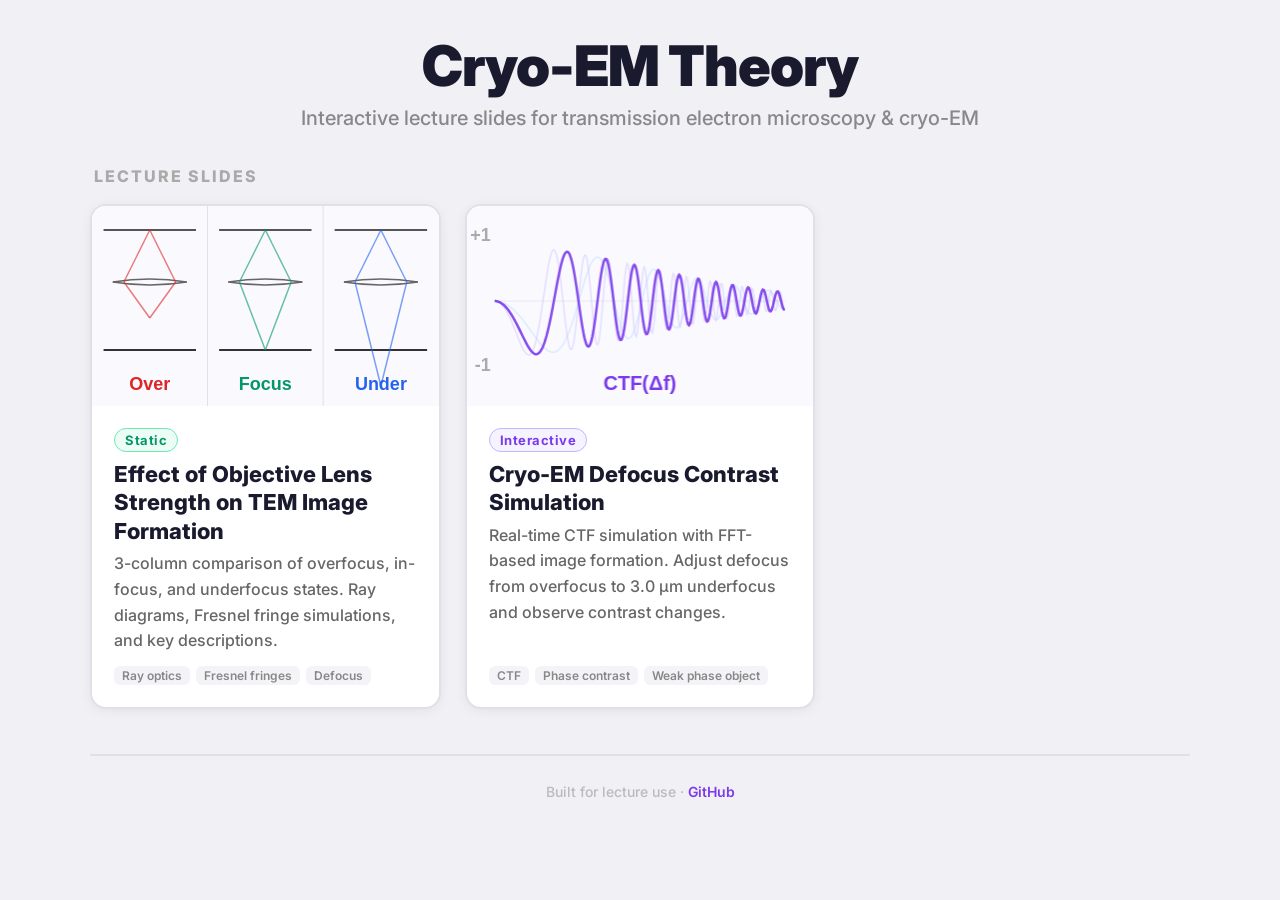
==== commit 98cb8697: "Add landing page for cryo-EM theory lecture slides" ====
--- a/index.html
+++ b/index.html
@@ -1,339 +1,345 @@
 <!DOCTYPE html>
-<html lang="ko">
+<html lang="en">
 <head>
 <meta charset="UTF-8">
 <meta name="viewport" content="width=device-width, initial-scale=1.0">
-<title>Cryo-EM Defocus Contrast</title>
+<title>Cryo-EM Theory</title>
 <style>
-@import url('https://fonts.googleapis.com/css2?family=Inter:wght@300;400;500;600;700&display=swap');
+@import url('https://fonts.googleapis.com/css2?family=Inter:wght@400;500;600;700;800;900&display=swap');
 * { margin: 0; padding: 0; box-sizing: border-box; }
 body {
-    background: #0c0c16;
-    font-family: 'Inter', -apple-system, sans-serif;
-    color: #e0e0e8; min-height: 100vh;
-    display: flex; justify-content: center; padding: 20px;
-}
-#app { max-width: 1060px; width: 100%; }
-
-.header { text-align: center; margin-bottom: 24px; }
+  background: #f0f0f5;
+  font-family: 'Inter', -apple-system, sans-serif;
+  color: #1a1a2e;
+  min-height: 100vh;
+  display: flex;
+  justify-content: center;
+  padding: clamp(20px, 4vh, 40px) 16px;
+}
+#app {
+  max-width: 1100px;
+  width: 100%;
+}
+
+/* Header */
+.header {
+  text-align: center;
+  margin-bottom: clamp(24px, 4vh, 48px);
+}
 .header h1 {
-    font-size: 21px; font-weight: 600; letter-spacing: -0.3px;
-    background: linear-gradient(135deg, #60a5fa, #a78bfa);
-    -webkit-background-clip: text; -webkit-text-fill-color: transparent;
-}
-.header p { font-size: 12px; color: #555; margin-top: 3px; }
+  font-size: clamp(32px, 4.5vw, 56px);
+  font-weight: 900;
+  color: #1a1a2e;
+  letter-spacing: -1px;
+  line-height: 1.1;
+}
+.header p {
+  font-size: clamp(14px, 1.8vw, 20px);
+  color: #888;
+  margin-top: 8px;
+  font-weight: 500;
+}
+
+/* Section label */
+.section-label {
+  font-size: clamp(12px, 1.4vw, 16px);
+  font-weight: 800;
+  text-transform: uppercase;
+  letter-spacing: 2px;
+  color: #aaa;
+  margin-bottom: clamp(12px, 2vh, 20px);
+  padding-left: 4px;
+}
+
+/* Cards grid */
+.cards {
+  display: grid;
+  grid-template-columns: repeat(auto-fill, minmax(320px, 1fr));
+  gap: clamp(14px, 2vw, 24px);
+  margin-bottom: clamp(32px, 5vh, 56px);
+}
 
 .card {
-    background: rgba(255,255,255,0.03);
-    border: 1px solid rgba(255,255,255,0.07);
-    border-radius: 12px;
-}
-.card-label {
-    font-size: 10px; font-weight: 600; text-transform: uppercase;
-    letter-spacing: 1.2px; color: #666; padding: 10px 14px 4px;
-}
-
-/* === Main layout: 3 columns, images + profiles aligned === */
-.main-grid {
-    display: grid;
-    grid-template-columns: 280px 280px 1fr;
-    grid-template-rows: auto auto;
-    gap: 10px; margin-bottom: 10px;
-}
-.col-obj { grid-column: 1; grid-row: 1 / 3; display: flex; flex-direction: column; gap: 10px; }
-.col-img { grid-column: 2; grid-row: 1 / 3; display: flex; flex-direction: column; gap: 10px; }
-.col-info { grid-column: 3; grid-row: 1 / 3; }
-
-.canvas-wrap canvas { display: block; width: 280px; height: 280px; }
-.profile-wrap canvas { display: block; width: 280px; height: 100px; }
-.profile-wrap .axis { text-align: center; font-size: 9px; color: #444; padding: 2px 0 6px; }
-#defocus-badge {
-    text-align: center; padding: 7px;
-    font-size: 13px; font-weight: 500; color: #a78bfa;
-    border-top: 1px solid rgba(255,255,255,0.05);
-    font-variant-numeric: tabular-nums;
-}
-
-/* === Info panel structured === */
-.info-card { padding: 18px; display: flex; flex-direction: column; height: 100%; }
-.info-stage {
-    display: inline-block; padding: 3px 10px; border-radius: 12px;
-    font-size: 11px; font-weight: 600; letter-spacing: 0.5px;
-    margin-bottom: 12px; width: fit-content;
-}
-.stage-focus { background: rgba(52,211,153,0.15); color: #34d399; }
-.stage-scherzer { background: rgba(251,191,36,0.15); color: #fbbf24; }
-.stage-low { background: rgba(96,165,250,0.15); color: #60a5fa; }
-.stage-mid { background: rgba(167,139,250,0.15); color: #a78bfa; }
-.stage-high { background: rgba(248,113,113,0.15); color: #f87171; }
-.stage-extreme { background: rgba(244,63,94,0.15); color: #f43f5e; }
-.stage-over { background: rgba(148,163,184,0.15); color: #94a3b8; }
-
-.info-title { font-size: 15px; font-weight: 600; color: #ddd; margin-bottom: 10px; line-height: 1.3; }
-.info-observe { font-size: 12px; color: #888; margin-bottom: 12px; line-height: 1.6; }
-.info-observe span { color: #aaa; }
-.info-physics {
-    font-size: 12px; color: #666; line-height: 1.6;
-    border-top: 1px solid rgba(255,255,255,0.05); padding-top: 12px; margin-top: auto;
-}
-.info-physics b { color: #818cf8; font-weight: 500; }
-.info-stat {
-    display: flex; gap: 12px; margin-top: 12px;
-}
-.info-stat div {
-    flex: 1; background: rgba(255,255,255,0.03);
-    border-radius: 8px; padding: 8px 10px; text-align: center;
-}
-.info-stat .val { font-size: 16px; font-weight: 700; color: #a78bfa; }
-.info-stat .lbl { font-size: 9px; color: #555; margin-top: 2px; text-transform: uppercase; letter-spacing: 0.5px; }
-
-/* === CTF === */
-.ctf-row { margin-bottom: 10px; }
-.ctf-row canvas { display: block; width: 100%; height: 75px; }
-.ctf-row .axis { text-align: center; font-size: 9px; color: #444; padding: 2px 0 6px; }
-
-/* === Controls === */
-.controls { display: flex; align-items: center; gap: 12px; flex-wrap: wrap; padding: 14px 18px; }
-.play-btn {
-    width: 40px; height: 40px; border-radius: 50%; border: none;
-    background: linear-gradient(135deg, #60a5fa, #818cf8);
-    color: #fff; font-size: 15px; cursor: pointer;
-    display: flex; align-items: center; justify-content: center;
-    transition: transform 0.15s; box-shadow: 0 2px 12px rgba(96,165,250,0.25);
-}
-.play-btn:hover { transform: scale(1.08); }
-.slider-wrap { flex: 1; min-width: 160px; }
-input[type=range] {
-    -webkit-appearance: none; width: 100%; height: 5px;
-    background: rgba(255,255,255,0.08); border-radius: 3px; outline: none;
-}
-input[type=range]::-webkit-slider-thumb {
-    -webkit-appearance: none; width: 16px; height: 16px;
-    border-radius: 50%; background: #818cf8; cursor: pointer;
-    box-shadow: 0 0 6px rgba(129,140,248,0.4);
-}
-.slider-val {
-    font-size: 13px; font-weight: 600; color: #a78bfa;
-    min-width: 80px; text-align: right; font-variant-numeric: tabular-nums;
-}
-.presets { display: flex; gap: 5px; flex-wrap: wrap; }
-.pill {
-    padding: 5px 12px; border-radius: 16px;
-    border: 1px solid rgba(255,255,255,0.1);
-    background: rgba(255,255,255,0.03);
-    color: #777; font-size: 11px; font-weight: 500; cursor: pointer;
-    transition: all 0.2s;
-}
-.pill:hover { background: rgba(129,140,248,0.12); color: #c4b5fd; border-color: rgba(129,140,248,0.25); }
-.pill.active { background: rgba(129,140,248,0.18); color: #a78bfa; border-color: #818cf8; }
+  background: #fff;
+  border: 2px solid #e0e0e8;
+  border-radius: 16px;
+  box-shadow: 0 2px 12px rgba(0,0,0,0.06);
+  overflow: hidden;
+  text-decoration: none;
+  color: inherit;
+  transition: transform 0.2s, box-shadow 0.2s, border-color 0.2s;
+  display: flex;
+  flex-direction: column;
+}
+.card:hover {
+  transform: translateY(-4px);
+  box-shadow: 0 8px 24px rgba(0,0,0,0.1);
+  border-color: #c4b5fd;
+}
+
+.card-thumb {
+  height: clamp(140px, 18vw, 200px);
+  overflow: hidden;
+  position: relative;
+  background: #fafafe;
+  display: flex;
+  align-items: center;
+  justify-content: center;
+}
+.card-thumb canvas {
+  display: block;
+}
+
+.card-body {
+  padding: clamp(14px, 2vw, 22px);
+  flex: 1;
+  display: flex;
+  flex-direction: column;
+}
+
+.card-badge {
+  display: inline-block;
+  padding: 3px 10px;
+  border-radius: 12px;
+  font-size: clamp(10px, 1.2vw, 13px);
+  font-weight: 700;
+  letter-spacing: 0.5px;
+  margin-bottom: 8px;
+  width: fit-content;
+}
+.badge-static { background: #ecfdf5; color: #059669; border: 1.5px solid #6ee7b7; }
+.badge-interactive { background: #f5f3ff; color: #7c3aed; border: 1.5px solid #c4b5fd; }
+
+.card-title {
+  font-size: clamp(17px, 2.2vw, 22px);
+  font-weight: 800;
+  color: #1a1a2e;
+  margin-bottom: 6px;
+  line-height: 1.3;
+}
+.card-desc {
+  font-size: clamp(13px, 1.5vw, 16px);
+  color: #666;
+  line-height: 1.6;
+  font-weight: 500;
+  flex: 1;
+}
+.card-tags {
+  display: flex;
+  gap: 6px;
+  flex-wrap: wrap;
+  margin-top: 12px;
+}
+.tag {
+  padding: 2px 8px;
+  border-radius: 6px;
+  font-size: clamp(10px, 1.1vw, 12px);
+  font-weight: 600;
+  background: #f4f4f8;
+  color: #888;
+}
+
+/* Footer */
+.footer {
+  text-align: center;
+  padding: clamp(16px, 3vh, 32px) 0;
+  border-top: 2px solid #e0e0e8;
+  color: #bbb;
+  font-size: clamp(11px, 1.3vw, 14px);
+  font-weight: 500;
+}
+.footer a { color: #7c3aed; text-decoration: none; font-weight: 600; }
+.footer a:hover { text-decoration: underline; }
 </style>
 </head>
 <body>
 <div id="app">
-    <div class="header">
-        <h1>Cryo-EM Defocus Contrast Simulation</h1>
-        <p>300 kV · Cs = 2.7 mm · Weak phase object CTF model</p>
-    </div>
-
-    <div class="main-grid">
-        <div class="col-obj">
-            <div class="card canvas-wrap">
-                <div class="card-label">Object</div>
-                <canvas id="objCanvas" width="256" height="256"></canvas>
-            </div>
-            <div class="card profile-wrap">
-                <canvas id="objProfile" width="280" height="100"></canvas>
-                <div class="axis">X coordinate, Å</div>
-            </div>
+  <div class="header">
+    <h1>Cryo-EM Theory</h1>
+    <p>Interactive lecture slides for transmission electron microscopy &amp; cryo-EM</p>
+  </div>
+
+  <div class="section-label">Lecture Slides</div>
+  <div class="cards">
+
+    <!-- Card 1: Optics -->
+    <a class="card" href="optics.html">
+      <div class="card-thumb" id="thumb-optics"></div>
+      <div class="card-body">
+        <div class="card-badge badge-static">Static</div>
+        <div class="card-title">Effect of Objective Lens Strength on TEM Image Formation</div>
+        <div class="card-desc">
+          3-column comparison of overfocus, in-focus, and underfocus states.
+          Ray diagrams, Fresnel fringe simulations, and key descriptions.
         </div>
-        <div class="col-img">
-            <div class="card canvas-wrap">
-                <div class="card-label">Image</div>
-                <canvas id="imgCanvas" width="256" height="256"></canvas>
-                <div id="defocus-badge">defocus: 0.000 μm</div>
-            </div>
-            <div class="card profile-wrap">
-                <canvas id="imgProfile" width="280" height="100"></canvas>
-                <div class="axis">X coordinate, Å</div>
-            </div>
+        <div class="card-tags">
+          <span class="tag">Ray optics</span>
+          <span class="tag">Fresnel fringes</span>
+          <span class="tag">Defocus</span>
         </div>
-        <div class="col-info">
-            <div class="card info-card" id="info-card"></div>
+      </div>
+    </a>
+
+    <!-- Card 2: Defocus -->
+    <a class="card" href="defocus.html">
+      <div class="card-thumb" id="thumb-defocus"></div>
+      <div class="card-body">
+        <div class="card-badge badge-interactive">Interactive</div>
+        <div class="card-title">Cryo-EM Defocus Contrast Simulation</div>
+        <div class="card-desc">
+          Real-time CTF simulation with FFT-based image formation.
+          Adjust defocus from overfocus to 3.0 &mu;m underfocus and observe contrast changes.
         </div>
-    </div>
-
-    <div class="ctf-row">
-        <div class="card">
-            <div class="card-label">Contrast Transfer Function</div>
-            <canvas id="ctfCanvas" width="900" height="75"></canvas>
-            <div class="axis">Spatial frequency (Å⁻¹)</div>
+        <div class="card-tags">
+          <span class="tag">CTF</span>
+          <span class="tag">Phase contrast</span>
+          <span class="tag">Weak phase object</span>
         </div>
-    </div>
-
-    <div class="card controls">
-        <button class="play-btn" id="play-btn" onclick="togglePlay()">▶</button>
-        <div class="slider-wrap">
-            <input type="range" id="defocus-slider" min="-200" max="3000" step="1" value="0" oninput="onSlider()">
-        </div>
-        <span class="slider-val" id="slider-label">0.000 μm</span>
-        <div class="presets">
-            <button class="pill active" onclick="setDefocus(0)">In focus</button>
-            <button class="pill" onclick="setDefocus(88)">Scherzer</button>
-            <button class="pill" onclick="setDefocus(500)">0.5 μm</button>
-            <button class="pill" onclick="setDefocus(1000)">1.0 μm</button>
-            <button class="pill" onclick="setDefocus(2000)">2.0 μm</button>
-            <button class="pill" onclick="setDefocus(3000)">3.0 μm</button>
-        </div>
-    </div>
+      </div>
+    </a>
+
+  </div>
+
+  <div class="footer">
+    Built for lecture use &middot; <a href="https://github.com/trancekr/cryo-em-defocus">GitHub</a>
+  </div>
 </div>
 
 <script>
-const N=256,pixelSize=1.0,lambda=0.01969,Cs=2.7e7,Bfactor=60,displayGain=500;
-
-function fft1d(re,im,inv){const n=re.length;for(let i=1,j=0;i<n;i++){let b=n>>1;for(;j&b;b>>=1)j^=b;j^=b;if(i<j){let t=re[i];re[i]=re[j];re[j]=t;t=im[i];im[i]=im[j];im[j]=t;}}for(let len=2;len<=n;len<<=1){const a=2*Math.PI/len*(inv?-1:1),wR=Math.cos(a),wI=Math.sin(a);for(let i=0;i<n;i+=len){let cR=1,cI=0;for(let j=0;j<len/2;j++){const x=i+j,y=x+len/2;const tR=re[y]*cR-im[y]*cI,tI=re[y]*cI+im[y]*cR;re[y]=re[x]-tR;im[y]=im[x]-tI;re[x]+=tR;im[x]+=tI;const nc=cR*wR-cI*wI;cI=cR*wI+cI*wR;cR=nc;}}}if(inv){for(let i=0;i<n;i++){re[i]/=n;im[i]/=n;}}}
-function fft2d(re,im,inv){const rR=new Float64Array(N),rI=new Float64Array(N);for(let y=0;y<N;y++){const o=y*N;for(let x=0;x<N;x++){rR[x]=re[o+x];rI[x]=im[o+x];}fft1d(rR,rI,inv);for(let x=0;x<N;x++){re[o+x]=rR[x];im[o+x]=rI[x];}}const cR=new Float64Array(N),cI=new Float64Array(N);for(let x=0;x<N;x++){for(let y=0;y<N;y++){cR[y]=re[y*N+x];cI[y]=im[y*N+x];}fft1d(cR,cI,inv);for(let y=0;y<N;y++){re[y*N+x]=cR[y];im[y*N+x]=cI[y];}}}
-
-function createObject(){const V=new Float64Array(N*N),cx=N/2,cy=N/2;function g(x0,y0,sx,sy,a,ang){const ca=Math.cos(ang),sa=Math.sin(ang),r=Math.ceil(Math.max(sx,sy)*4);for(let dy=-r;dy<=r;dy++)for(let dx=-r;dx<=r;dx++){const px=Math.round(x0)+dx,py=Math.round(y0)+dy;if(px<0||px>=N||py<0||py>=N)continue;const rx=dx*ca+dy*sa,ry=-dx*sa+dy*ca;V[py*N+px]+=a*Math.exp(-0.5*(rx*rx/(sx*sx)+ry*ry/(sy*sy)));}}g(cx,cy,18,24,0.22,0);g(cx-9,cy-8,5,5,0.45,0);g(cx+9,cy-8,5,5,0.45,0);g(cx,cy+6,6,5,0.38,0);g(cx-14,cy+2,3,10,0.40,0.35);g(cx+14,cy+2,3,10,0.40,-0.35);g(cx,cy-18,9,3,0.30,0);g(cx-6,cy+18,8,3,0.25,0.1);g(cx+6,cy+18,8,3,0.25,-0.1);g(cx-4,cy-16,2,2,0.30,0);g(cx+4,cy-16,2,2,0.30,0);g(cx-7,cy+12,2.5,2,0.28,0);g(cx+7,cy+12,2.5,2,0.28,0);g(cx,cy-4,3,3,0.32,0);g(cx,cy-1,4,4,-0.12,0);return V;}
-
-function freqAt(k){return(k<=N/2?k:k-N)/(N*pixelSize);}
-function ctfValue(s2,dA){const chi=Math.PI*(dA*lambda*s2-0.5*Cs*lambda*lambda*lambda*s2*s2);return -Math.sin(chi)*Math.exp(-Bfactor*s2/4);}
-
-const objV=createObject();
-const objRe=new Float64Array(N*N),objIm=new Float64Array(N*N);
-objRe.set(objV);objIm.fill(0);fft2d(objRe,objIm,false);
-const objFTRe=new Float64Array(objRe),objFTIm=new Float64Array(objIm);
-const imgRe=new Float64Array(N*N),imgIm=new Float64Array(N*N);
-
-function computeImage(nm){const dA=nm*10;for(let ky=0;ky<N;ky++){const sy=freqAt(ky);for(let kx=0;kx<N;kx++){const sx=freqAt(kx),s2=sx*sx+sy*sy,c=ctfValue(s2,dA),i=ky*N+kx;imgRe[i]=objFTRe[i]*c;imgIm[i]=objFTIm[i]*c;}}fft2d(imgRe,imgIm,true);}
-
-const objCtx=document.getElementById('objCanvas').getContext('2d');
-const imgCtx=document.getElementById('imgCanvas').getContext('2d');
-const oPCtx=document.getElementById('objProfile').getContext('2d');
-const iPCtx=document.getElementById('imgProfile').getContext('2d');
-const ctfCtx=document.getElementById('ctfCanvas').getContext('2d');
-
-function drawObject(){const id=objCtx.createImageData(N,N);let mx=0;for(let i=0;i<N*N;i++)mx=Math.max(mx,Math.abs(objV[i]));for(let i=0;i<N*N;i++){const v=Math.max(0,Math.min(255,(objV[i]/mx)*255)),p=i*4;id.data[p]=v*0.7;id.data[p+1]=v*0.85;id.data[p+2]=v;id.data[p+3]=255;}objCtx.putImageData(id,0,0);objCtx.strokeStyle='rgba(129,140,248,0.35)';objCtx.lineWidth=1;objCtx.beginPath();objCtx.moveTo(0,N/2);objCtx.lineTo(N,N/2);objCtx.stroke();}
-
-function drawImage(nm){const id=imgCtx.createImageData(N,N);for(let i=0;i<N*N;i++){const c=imgRe[i]*displayGain,v=Math.max(0,Math.min(255,150+c)),p=i*4;id.data[p]=v;id.data[p+1]=v;id.data[p+2]=v;id.data[p+3]=255;}imgCtx.putImageData(id,0,0);imgCtx.strokeStyle='rgba(129,140,248,0.35)';imgCtx.lineWidth=1;imgCtx.beginPath();imgCtx.moveTo(0,N/2);imgCtx.lineTo(N,N/2);imgCtx.stroke();const um=nm/1000;let l=`defocus: ${um.toFixed(3)} μm`;if(Math.abs(um)<0.001)l+='';else if(Math.abs(um-0.088)<0.005)l+=' (Scherzer)';else if(um>0.01)l+=' under';else if(um<-0.01)l+=' over';document.getElementById('defocus-badge').textContent=l;}
-
-function drawProfile(ctx,data,yMid,color,yRange){
-    const c=ctx.canvas,w=c.width,h=c.height;ctx.clearRect(0,0,w,h);
-    const m={l:32,r:6,t:6,b:16},pw=w-m.l-m.r,ph=h-m.t-m.b;
-    ctx.strokeStyle='rgba(255,255,255,0.05)';ctx.lineWidth=0.5;
-    ctx.beginPath();ctx.moveTo(m.l,m.t+ph/2);ctx.lineTo(m.l+pw,m.t+ph/2);ctx.stroke();
-    ctx.fillStyle='#444';ctx.font='8px Inter,sans-serif';
-    ctx.fillText(yRange[1].toFixed(1),m.l-22,m.t+8);
-    ctx.fillText(yRange[0].toFixed(1),m.l-24,m.t+ph+2);
-    // fill under curve
-    ctx.beginPath();
-    const baseline=yRange[0]<0?m.t+ph/2:m.t+ph;
-    for(let i=0;i<N;i++){const v=data[yMid*N+i],x=m.l+(i/N)*pw;const ny=(v-yRange[0])/(yRange[1]-yRange[0]);const y=m.t+ph-ny*ph;i===0?ctx.moveTo(x,y):ctx.lineTo(x,y);}
-    ctx.lineTo(m.l+pw,baseline);ctx.lineTo(m.l,baseline);ctx.closePath();
-    ctx.fillStyle=color.replace(')',',0.08)').replace('rgb','rgba');ctx.fill();
-    ctx.strokeStyle=color;ctx.lineWidth=1.4;ctx.beginPath();
-    for(let i=0;i<N;i++){const v=data[yMid*N+i],x=m.l+(i/N)*pw;const ny=(v-yRange[0])/(yRange[1]-yRange[0]);const y=m.t+ph-ny*ph;i===0?ctx.moveTo(x,y):ctx.lineTo(x,y);}
-    ctx.stroke();
-}
-
-function drawCTF(nm){
-    const c=ctfCtx.canvas,w=c.width,h=c.height,dA=nm*10;ctfCtx.clearRect(0,0,w,h);
-    const m={l:30,r:8,t:5,b:12},pw=w-m.l-m.r,ph=h-m.t-m.b,sMax=0.35;
-    ctfCtx.strokeStyle='rgba(255,255,255,0.05)';ctfCtx.lineWidth=0.5;
-    ctfCtx.beginPath();ctfCtx.moveTo(m.l,m.t+ph/2);ctfCtx.lineTo(m.l+pw,m.t+ph/2);ctfCtx.stroke();
-    ctfCtx.beginPath();ctfCtx.moveTo(m.l,m.t+ph/2);
-    for(let i=0;i<=pw;i++){const s=(i/pw)*sMax,s2=s*s,v=ctfValue(s2,dA);ctfCtx.lineTo(m.l+i,m.t+ph/2-v*(ph/2)*0.9);}
-    ctfCtx.lineTo(m.l+pw,m.t+ph/2);ctfCtx.closePath();ctfCtx.fillStyle='rgba(129,140,248,0.06)';ctfCtx.fill();
-    ctfCtx.strokeStyle='#818cf8';ctfCtx.lineWidth=1.3;ctfCtx.beginPath();
-    for(let i=0;i<=pw;i++){const s=(i/pw)*sMax,s2=s*s,v=ctfValue(s2,dA);const x=m.l+i,y=m.t+ph/2-v*(ph/2)*0.9;i===0?ctfCtx.moveTo(x,y):ctfCtx.lineTo(x,y);}
-    ctfCtx.stroke();
-    ctfCtx.fillStyle='#444';ctfCtx.font='8px Inter,sans-serif';
-    ctfCtx.fillText('1',m.l-10,m.t+6);ctfCtx.fillText('-1',m.l-12,m.t+ph);
-    ctfCtx.fillText('0',m.l-2,m.t+ph+10);ctfCtx.fillText(sMax.toFixed(2),m.l+pw-14,m.t+ph+10);
-}
-
-// === Structured info panel ===
-function updateInfo(nm) {
-    const um = nm / 1000, el = document.getElementById('info-card');
-    // Compute first zero crossing for stats
-    const dA = nm * 10;
-    const firstZero = dA > 0 ? (1 / Math.sqrt(lambda * dA)).toFixed(3) : '—';
-    const resolution = dA > 0 ? (1 / (1 / Math.sqrt(lambda * dA))).toFixed(1) : '—';
-    // Compute image RMS for contrast metric
-    let rms = 0;
-    for (let i = 0; i < N*N; i++) rms += imgRe[i]*imgRe[i];
-    rms = Math.sqrt(rms / (N*N));
-    const contrastPct = Math.min(100, (rms / 0.025 * 100)).toFixed(0);
-
-    let stage, stageClass, title, observe, physics;
-
-    if (Math.abs(um) < 0.01) {
-        stage = 'IN FOCUS'; stageClass = 'stage-focus';
-        title = 'No phase contrast — image is nearly blank';
-        observe = 'The image panel shows <span>uniform gray</span>. The line profile is <span>flat</span>. The CTF is essentially zero at all frequencies.';
-        physics = 'Biological specimens are <b>weak phase objects</b> — nearly transparent to electrons. Without defocus, there is no mechanism to convert phase shifts into amplitude (intensity) contrast.';
-    } else if (Math.abs(um - 0.088) < 0.015) {
-        stage = 'SCHERZER'; stageClass = 'stage-scherzer';
-        title = 'Optimal resolution, minimal contrast';
-        observe = 'A <span>faint image</span> of the object appears. The profile shows a <span>weak signal</span> matching the object shape. The CTF has a <span>single broad passband</span> before the first zero.';
-        physics = 'The Scherzer defocus <b>Δf = 1.2√(Cs·λ) ≈ 875 Å</b> maximizes the CTF passband. Commonly used in materials science for atomic resolution, but the contrast is too weak for cryo-EM particle picking.';
-    } else if (um > 0 && um < 0.3) {
-        stage = 'LOW DEFOCUS'; stageClass = 'stage-low';
-        title = 'Contrast building, still weak';
-        observe = 'Structure begins to appear as the CTF departs from zero. The <span>line profile</span> shows a growing signal, but it remains subtle.';
-        physics = 'As defocus increases, the first passband of the CTF widens, transferring more <b>low-frequency information</b> to the image. High-resolution features remain well-localized.';
-    } else if (um >= 0.3 && um < 1.0) {
-        stage = 'MODERATE'; stageClass = 'stage-mid';
-        title = 'Usable contrast with mild delocalization';
-        observe = 'The object structure is <span>clearly visible</span>. The profile shows <span>oscillating contrast</span>. Note the CTF oscillations — each zero crossing is a <span>"Thon ring"</span>.';
-        physics = 'This is the <b>typical cryo-EM range</b> for single particle analysis. Contrast is sufficient for particle picking, while CTF correction can restore high-resolution information lost at the zero crossings.';
-    } else if (um >= 1.0 && um < 2.0) {
-        stage = 'HIGH DEFOCUS'; stageClass = 'stage-high';
-        title = 'Strong contrast but delocalized';
-        observe = '<span>Fresnel fringes</span> (rings) appear around the object. The profile shows <span>wide oscillations</span> extending far from the protein. The CTF oscillates rapidly.';
-        physics = 'High-resolution information is <b>strongly delocalized</b> — spread over many pixels. Image processing can partially re-localize signals, but only ~50% of theoretical contrast is recoverable. "Underfocus" = weaker lens, focal plane above specimen.';
-    } else if (um >= 2.0) {
-        stage = 'EXTREME'; stageClass = 'stage-extreme';
-        title = 'Maximum Fresnel fringes, severe delocalization';
-        observe = '<span>Prominent concentric rings</span> dominate the image. The profile shows <span>large oscillations</span> extending far from the object center. The CTF is densely oscillating.';
-        physics = 'At extreme defocus, the <b>point spread function</b> becomes very broad. While contrast is maximized, positional accuracy is severely degraded. Used sometimes for initial screening but not for high-resolution reconstruction.';
-    } else {
-        stage = 'OVERFOCUS'; stageClass = 'stage-over';
-        title = 'Lens too strong — reversed phase';
-        observe = 'Similar features but with <span>inverted contrast</span> for some frequencies compared to underfocus.';
-        physics = 'Overfocus means the <b>lens is too strong</b>, focusing below the specimen. The CTF mirrors the underfocus case but with opposite sign in certain frequency ranges.';
+// ====== THUMBNAIL: Optics (simplified 3-lens diagram) ======
+function drawOpticsThumb() {
+    const el = document.getElementById('thumb-optics');
+    const c = document.createElement('canvas');
+    const rect = el.getBoundingClientRect();
+    const dpr = window.devicePixelRatio || 1;
+    c.width = Math.round(rect.width * dpr);
+    c.height = Math.round(rect.height * dpr);
+    c.style.width = rect.width + 'px';
+    c.style.height = rect.height + 'px';
+    const ctx = c.getContext('2d');
+    ctx.scale(dpr, dpr);
+    const w = rect.width, h = rect.height;
+
+    ctx.fillStyle = '#fafafe';
+    ctx.fillRect(0, 0, w, h);
+
+    const colors = ['#dc2626', '#059669', '#2563eb'];
+    const labels = ['Over', 'Focus', 'Under'];
+    const colW = w / 3;
+
+    for (let col = 0; col < 3; col++) {
+        const cx = colW * col + colW / 2;
+        const specY = h * 0.12, lensY = h * 0.38, detY = h * 0.72;
+        const pw = colW * 0.4;
+
+        // Specimen
+        ctx.strokeStyle = '#555'; ctx.lineWidth = 2;
+        ctx.beginPath(); ctx.moveTo(cx - pw, specY); ctx.lineTo(cx + pw, specY); ctx.stroke();
+
+        // Lens
+        ctx.strokeStyle = '#666'; ctx.lineWidth = 1.5;
+        ctx.beginPath();
+        ctx.moveTo(cx - pw * 0.8, lensY);
+        ctx.quadraticCurveTo(cx, lensY - h * 0.03, cx + pw * 0.8, lensY);
+        ctx.stroke();
+        ctx.beginPath();
+        ctx.moveTo(cx + pw * 0.8, lensY);
+        ctx.quadraticCurveTo(cx, lensY + h * 0.03, cx - pw * 0.8, lensY);
+        ctx.stroke();
+
+        // Detector
+        ctx.strokeStyle = '#333'; ctx.lineWidth = 2;
+        ctx.beginPath(); ctx.moveTo(cx - pw, detY); ctx.lineTo(cx + pw, detY); ctx.stroke();
+
+        // Rays
+        const imgY = col === 0 ? detY - h * 0.16 : col === 2 ? detY + h * 0.18 : detY;
+        ctx.strokeStyle = colors[col]; ctx.lineWidth = 1.5; ctx.globalAlpha = 0.6;
+        for (const frac of [-0.7, 0.7]) {
+            const lx = cx + frac * pw * 0.8;
+            ctx.beginPath(); ctx.moveTo(cx, specY); ctx.lineTo(lx, lensY); ctx.stroke();
+            ctx.beginPath(); ctx.moveTo(lx, lensY); ctx.lineTo(cx, imgY); ctx.stroke();
+        }
+        ctx.globalAlpha = 1;
+
+        // Label
+        ctx.fillStyle = colors[col];
+        ctx.font = `800 ${Math.round(h * 0.09)}px Inter,sans-serif`;
+        ctx.textAlign = 'center';
+        ctx.fillText(labels[col], cx, h * 0.92);
     }
 
-    el.innerHTML = `
-        <div class="info-stage ${stageClass}">${stage}</div>
-        <div class="info-title">${title}</div>
-        <div class="info-observe">${observe}</div>
-        <div class="info-physics">${physics}</div>
-        <div class="info-stat">
-            <div><div class="val">${um.toFixed(3)}</div><div class="lbl">Defocus (μm)</div></div>
-            <div><div class="val">${contrastPct}%</div><div class="lbl">Rel. Contrast</div></div>
-            <div><div class="val">${firstZero}</div><div class="lbl">1st zero (Å⁻¹)</div></div>
-        </div>`;
-}
-
-function update(nm){
-    computeImage(nm);drawImage(nm);
-    let mx=0;for(let i=0;i<N*N;i++)mx=Math.max(mx,objV[i]);
-    drawProfile(oPCtx,objV,N/2,'rgb(52,211,153)',[0,mx*1.1]);
-    const il=new Float64Array(N*N);for(let i=0;i<N*N;i++)il[i]=imgRe[i]*displayGain/150;
-    drawProfile(iPCtx,il,N/2,'rgb(96,165,250)',[-0.8,0.8]);
-    drawCTF(nm);updateInfo(nm);
-    document.querySelectorAll('.pill').forEach(p=>p.classList.remove('active'));
-    const pm={0:0,88:1,500:2,1000:3,2000:4,3000:5};
-    if(pm[nm]!==undefined)document.querySelectorAll('.pill')[pm[nm]].classList.add('active');
-}
-
-let playing=false,animId=null,cur=0;
-function onSlider(){cur=parseFloat(document.getElementById('defocus-slider').value);document.getElementById('slider-label').textContent=(cur/1000).toFixed(3)+' μm';update(cur);}
-function setDefocus(nm){cur=nm;document.getElementById('defocus-slider').value=nm;document.getElementById('slider-label').textContent=(nm/1000).toFixed(3)+' μm';update(nm);}
-function togglePlay(){playing=!playing;document.getElementById('play-btn').textContent=playing?'⏸':'▶';if(playing)animate();else if(animId){cancelAnimationFrame(animId);animId=null;}}
-function animate(){if(!playing)return;cur+=3;if(cur>3000)cur=-200;document.getElementById('defocus-slider').value=cur;document.getElementById('slider-label').textContent=(cur/1000).toFixed(3)+' μm';update(cur);animId=requestAnimationFrame(animate);}
-
-drawObject();update(0);
+    // Dividers
+    ctx.strokeStyle = '#e0e0e8'; ctx.lineWidth = 1;
+    for (let i = 1; i < 3; i++) {
+        ctx.beginPath(); ctx.moveTo(colW * i, 0); ctx.lineTo(colW * i, h); ctx.stroke();
+    }
+
+    el.appendChild(c);
+}
+
+// ====== THUMBNAIL: Defocus (CTF curve) ======
+function drawDefocusThumb() {
+    const el = document.getElementById('thumb-defocus');
+    const c = document.createElement('canvas');
+    const rect = el.getBoundingClientRect();
+    const dpr = window.devicePixelRatio || 1;
+    c.width = Math.round(rect.width * dpr);
+    c.height = Math.round(rect.height * dpr);
+    c.style.width = rect.width + 'px';
+    c.style.height = rect.height + 'px';
+    const ctx = c.getContext('2d');
+    ctx.scale(dpr, dpr);
+    const w = rect.width, h = rect.height;
+
+    ctx.fillStyle = '#fafafe';
+    ctx.fillRect(0, 0, w, h);
+
+    const m = { l: w * 0.08, r: w * 0.08, t: h * 0.15, b: h * 0.2 };
+    const pw = w - m.l - m.r, ph = h - m.t - m.b;
+    const cy = m.t + ph / 2;
+
+    // Grid
+    ctx.strokeStyle = '#e8e8f0'; ctx.lineWidth = 1;
+    ctx.beginPath(); ctx.moveTo(m.l, cy); ctx.lineTo(m.l + pw, cy); ctx.stroke();
+
+    // Multiple CTF curves at different defocus values
+    const lambda = 0.01969, Cs = 2.7e7, sMax = 0.35;
+    const defoci = [
+        { nm: 500,  color: '#93c5fd', alpha: 0.3, lw: 1.5 },
+        { nm: 1500, color: '#c4b5fd', alpha: 0.4, lw: 1.5 },
+        { nm: 1000, color: '#7c3aed', alpha: 0.9, lw: 2.5 },
+    ];
+    for (const { nm, color, alpha, lw } of defoci) {
+        const dA = nm * 10;
+        ctx.strokeStyle = color; ctx.lineWidth = lw; ctx.globalAlpha = alpha;
+        ctx.beginPath();
+        for (let i = 0; i <= pw; i++) {
+            const s = (i / pw) * sMax, s2 = s * s;
+            const chi = Math.PI * (dA * lambda * s2 - 0.5 * Cs * lambda ** 3 * s2 * s2);
+            const v = -Math.sin(chi) * Math.exp(-60 * s2 / 4);
+            const x = m.l + i, y = cy - v * (ph / 2) * 0.85;
+            i === 0 ? ctx.moveTo(x, y) : ctx.lineTo(x, y);
+        }
+        ctx.stroke();
+    }
+    ctx.globalAlpha = 1;
+
+    // Labels
+    const fLbl = Math.round(h * 0.09);
+    ctx.fillStyle = '#aaa'; ctx.font = `600 ${fLbl}px Inter,sans-serif`;
+    ctx.textAlign = 'right';
+    ctx.fillText('+1', m.l - 4, m.t + fLbl * 0.3);
+    ctx.fillText('-1', m.l - 4, m.t + ph + fLbl * 0.3);
+    ctx.textAlign = 'center';
+    ctx.font = `700 ${Math.round(h * 0.1)}px Inter,sans-serif`;
+    ctx.fillStyle = '#7c3aed';
+    ctx.fillText('CTF(\u0394f)', w / 2, h * 0.92);
+
+    el.appendChild(c);
+}
+
+drawOpticsThumb();
+drawDefocusThumb();
 </script>
 </body>
 </html>
